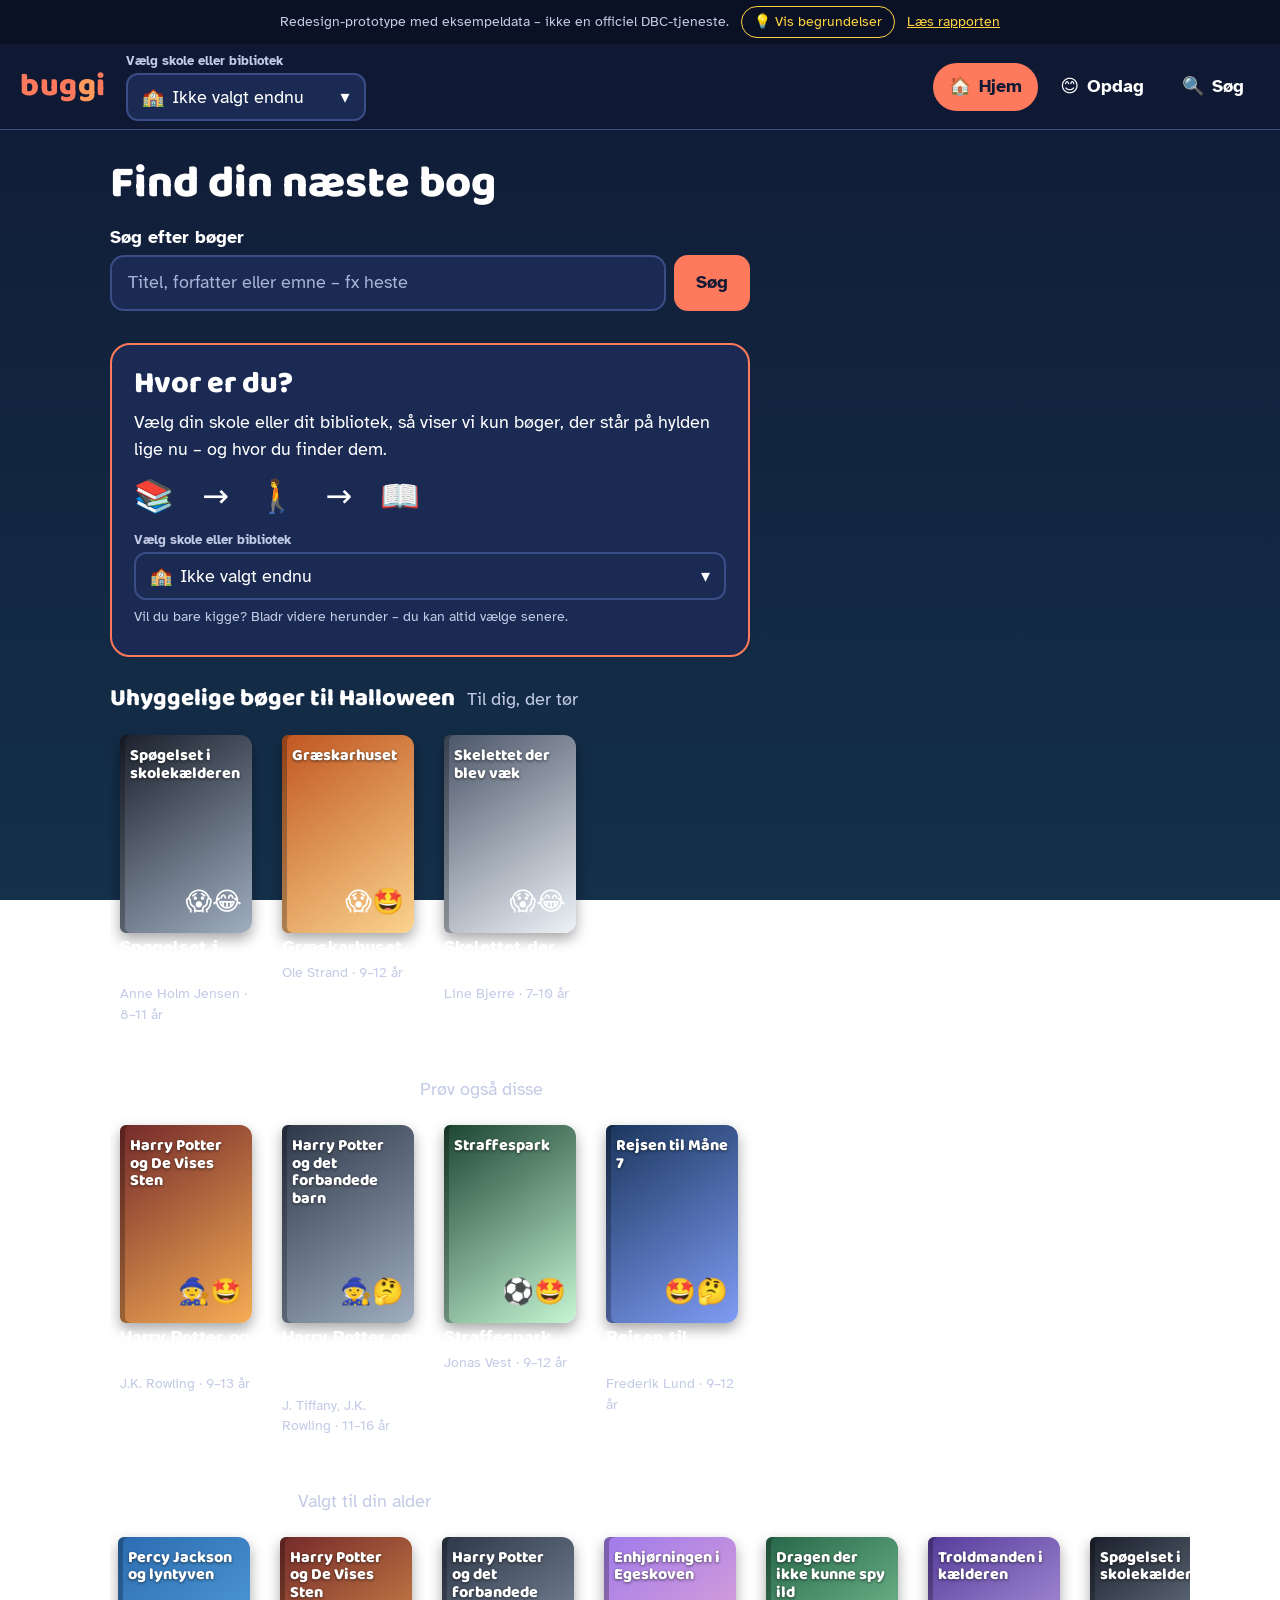
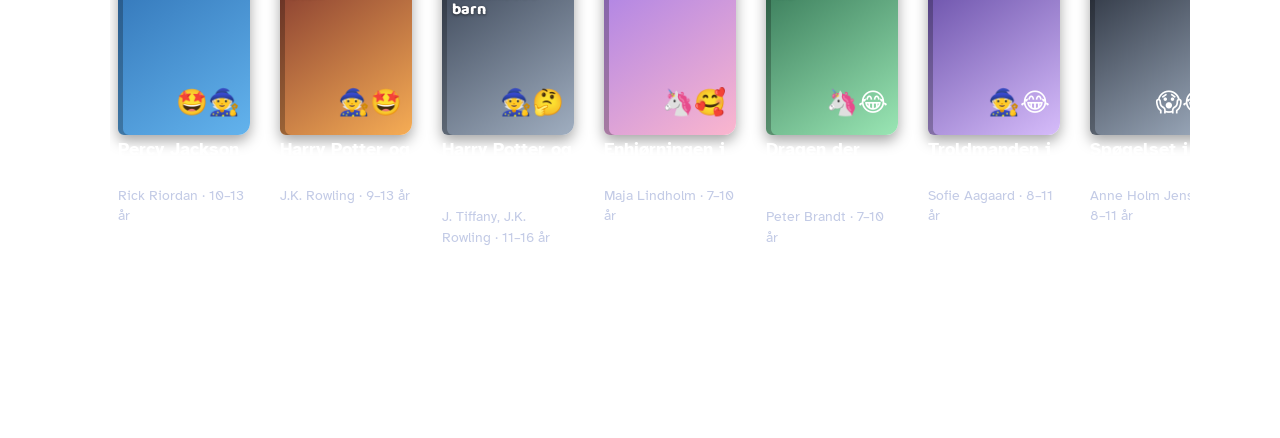
==== index.html @ 377892bb "Add Buggi redesign prototype with rationale and report Co-Authored-By: Claude Sonnet 5.5 <noreply@an" ====
<!doctype html>
<html lang="da">
<head>
<meta charset="utf-8">
<meta name="viewport" content="width=device-width, initial-scale=1">
<title>Find din næste bog – Buggi (redesign-prototype)</title>
<meta name="description" content="Redesign-prototype af buggi.dk, lavet som UX-case til DBC digital. Ikke en officiel DBC-tjeneste.">
<link rel="preconnect" href="https://fonts.googleapis.com">
<link rel="preconnect" href="https://fonts.gstatic.com" crossorigin>
<link href="https://fonts.googleapis.com/css2?family=Atkinson+Hyperlegible:wght@400;700&family=Baloo+2:wght@600;800&display=swap" rel="stylesheet">
<link rel="icon" href="data:image/svg+xml,%3Csvg xmlns='http://www.w3.org/2000/svg' viewBox='0 0 32 32'%3E%3Crect width='32' height='32' rx='8' fill='%23ff7a5c'/%3E%3Ctext x='16' y='23' font-size='20' text-anchor='middle' fill='%23101a35' font-family='sans-serif' font-weight='700'%3Eb%3C/text%3E%3C/svg%3E">
<link rel="stylesheet" href="styles.css">
</head>
<body>
<a class="skip" href="#app">Gå til indholdet</a>
<div class="proto-banner" role="note">
  <span>Redesign-prototype med eksempeldata – ikke en officiel DBC-tjeneste.</span>
  <button id="why-toggle" type="button" aria-pressed="false">💡 Vis begrundelser</button>
  <a href="report.html">Læs rapporten</a>
</div>
<header id="hdr" class="hdr"></header>
<main id="app" tabindex="-1"></main>
<div id="toast" class="toast" role="status" hidden></div>
<aside id="why-drawer" class="drawer" role="dialog" aria-labelledby="why-t" hidden></aside>
<script src="data.js"></script>
<script src="why.js"></script>
<script src="app.js"></script>
</body>
</html>
---- styles.css ----
:root{
  --bg:#101a35; --bg2:#14304a; --surface:#1b2a52; --surface2:#24366a; --line:#3a4d86;
  --text:#ffffff; --muted:#c3cbe6; --coral:#ff7a5c; --coral2:#ff9a5c; --yellow:#ffd23f; --green:#3ddc97; --red:#ff8a8a;
  --ink:#101a35; --r:16px; --tap:48px;
  --f-head:"Baloo 2","Atkinson Hyperlegible",system-ui,sans-serif; --f-body:"Atkinson Hyperlegible",system-ui,sans-serif;
}
*{box-sizing:border-box}
html{scroll-padding-top:90px}
body{margin:0;background:linear-gradient(180deg,var(--bg) 0%,var(--bg2) 100%) fixed;color:var(--text);font:400 18px/1.5 var(--f-body);min-height:100vh}
a{color:var(--yellow)}
h1,h2,h3{font-family:var(--f-head);line-height:1.15;margin:0}
h1{font-size:clamp(1.9rem,5vw,2.8rem);font-weight:800}
h2{font-size:1.5rem;font-weight:800}
p{margin:.4em 0}
.small{font-size:.9rem;color:var(--muted)}
.sr{position:absolute;width:1px;height:1px;overflow:hidden;clip:rect(0 0 0 0);white-space:nowrap}
:focus-visible{outline:3px solid var(--yellow);outline-offset:3px;border-radius:6px}
.skip{position:absolute;left:8px;top:-60px;background:var(--yellow);color:var(--ink);padding:10px 14px;border-radius:8px;z-index:100;font-weight:700}
.skip:focus{top:8px}
main{max-width:1100px;margin:0 auto;padding:0 20px 140px;outline:none}
button{font:inherit;cursor:pointer}

/* banner */
.proto-banner{background:#0a1124;color:var(--muted);font-size:.85rem;display:flex;gap:12px;align-items:center;justify-content:center;flex-wrap:wrap;padding:6px 12px;text-align:center}
.proto-banner button{background:transparent;color:var(--yellow);border:1.5px solid var(--yellow);border-radius:999px;padding:4px 12px;min-height:32px}
.proto-banner button[aria-pressed="true"]{background:var(--yellow);color:var(--ink);font-weight:700}

/* header */
.hdr{position:sticky;top:0;z-index:30;background:rgba(16,26,53,.96);border-bottom:1px solid var(--line);display:flex;align-items:center;gap:20px;padding:8px 20px;flex-wrap:wrap}
.logo{display:inline-flex;align-items:center;min-height:var(--tap);font:800 2rem/1 var(--f-head);color:var(--coral);text-decoration:none;letter-spacing:.5px}
.logo span{color:var(--coral2)}
.hdr-lib{position:relative}
.nav{display:flex;gap:6px;margin-left:auto;position:relative}
.nav a{display:flex;gap:8px;align-items:center;min-height:var(--tap);padding:0 16px;border-radius:999px;color:var(--text);text-decoration:none;font-weight:700}
.nav a[aria-current="page"]{background:var(--coral);color:var(--ink)}
.nav a:hover:not([aria-current]){background:var(--surface)}
.picker{position:relative}
.picker-label{display:block;font-size:.8rem;color:var(--muted);font-weight:700;margin-bottom:2px}
.picker-btn{display:flex;align-items:center;gap:8px;min-height:var(--tap);width:100%;text-align:left;background:var(--surface);color:var(--text);border:2px solid var(--line);border-radius:12px;padding:6px 14px}
.picker-btn:hover{border-color:var(--coral)}
.picker-val{flex:1}
.picker.compact .picker-btn{min-width:240px}
.picker-pop{position:absolute;left:0;top:100%;margin-top:6px;z-index:40;width:min(380px,92vw);background:var(--surface);border:2px solid var(--coral);border-radius:14px;padding:12px;box-shadow:0 12px 32px rgba(0,0,0,.5)}
.picker-q{width:100%;min-height:var(--tap);border-radius:10px;border:2px solid var(--line);background:var(--bg);color:var(--text);padding:0 12px;font:inherit}
.geo{margin:8px 0;width:100%;min-height:var(--tap);border:0;border-radius:10px;background:var(--green);color:var(--ink);font-weight:700}
.picker-list{list-style:none;margin:0;padding:0;max-height:300px;overflow:auto}
.picker-list li[data-lib]{display:flex;justify-content:space-between;min-height:var(--tap);align-items:center;padding:0 12px;border-radius:8px;cursor:pointer}
.picker-list li[data-lib]:hover,.picker-list li[data-lib]:focus{background:var(--surface2)}
.picker-list li[aria-selected="true"]{font-weight:700;color:var(--yellow)}
.picker-list small{color:var(--muted)}
.picker-list .grp{font-size:.8rem;text-transform:uppercase;letter-spacing:.06em;color:var(--muted);padding:10px 12px 2px;font-weight:700}
.picker-list [hidden]{display:none}

/* status */
.status{display:flex;gap:10px;align-items:center;background:var(--surface);border-radius:0 0 12px 12px;padding:6px 16px;position:relative;font-size:.95rem}
.link{background:none;border:0;color:var(--yellow);text-decoration:underline;padding:8px;min-height:var(--tap)}

/* hero + search */
.hero,.page-h{padding:28px 0 8px}
.page-h p{color:var(--muted)}
.searchbox{margin-top:14px;position:relative;max-width:640px}
.searchbox label{display:block;font-weight:700;margin-bottom:4px}
.sb-row{display:flex;gap:8px}
.sb-row input{flex:1;min-height:56px;border-radius:14px;border:2px solid var(--line);background:var(--surface);color:var(--text);padding:0 16px;font:inherit}
.sb-row input::placeholder{color:#a9b3d6}
.sb-row button,.cta{min-height:56px;border:0;border-radius:14px;background:var(--coral);color:var(--ink);font-weight:700;padding:0 22px;display:inline-flex;align-items:center;justify-content:center;text-decoration:none}
.cta:hover,.sb-row button:hover{background:var(--coral2)}
.didyou{background:var(--surface);border-left:6px solid var(--yellow);padding:10px 14px;border-radius:8px;margin:16px 0 0}
.search-out{margin-top:12px}
.res-h{margin:20px 0 10px}
.empty{background:var(--surface);padding:16px;border-radius:12px;margin-top:16px}
.chips{display:flex;gap:8px;flex-wrap:wrap;margin-top:8px}
.chips .chip{padding:10px 16px;text-decoration:none;color:var(--text);min-height:var(--tap);display:inline-flex;align-items:center}

/* onboarding */
.onb{position:relative;margin:24px 0;background:var(--surface);border:2px solid var(--coral);border-radius:20px;padding:22px;max-width:640px}
.onb h2{font-size:1.9rem}
.onb-ill{font-size:2rem;margin:10px 0;letter-spacing:.3em}

/* rows */
.rows{position:relative;margin-top:24px}
.row{margin:28px 0}
.row-h{display:flex;align-items:baseline;gap:12px;flex-wrap:wrap;margin-bottom:10px}
.row-h p{color:var(--muted);margin:0}
.rail{display:flex;gap:14px;overflow-x:auto;scroll-snap-type:x proximity;padding:4px 2px 14px;margin-right:-20px;padding-right:20px;scrollbar-width:thin}
.rail .card{flex:0 0 148px;scroll-snap-align:start}
.list{display:grid;grid-template-columns:repeat(auto-fill,minmax(160px,1fr));gap:18px;margin-top:10px}
.card{display:flex;flex-direction:column;gap:4px;text-decoration:none;color:var(--text);padding:8px;border-radius:14px}
.card:hover{background:var(--surface)}
.card-title{font-weight:700;line-height:1.2}
.card-meta{font-size:.85rem;color:var(--muted)}
.cover{display:flex;flex-direction:column;justify-content:space-between;aspect-ratio:2/3;border-radius:6px 12px 12px 6px;padding:12px 10px;background:linear-gradient(145deg,var(--c1),var(--c2));color:#fff;box-shadow:inset 5px 0 0 rgba(0,0,0,.25),0 6px 14px rgba(0,0,0,.35)}
.cover-t{font:800 1rem/1.1 var(--f-head);text-shadow:0 1px 3px rgba(0,0,0,.6)}
.cover-e{font-size:1.6rem;align-self:flex-end}
.cover.big{width:min(220px,42vw);flex:none}
.avail{display:inline-block;font-size:.85rem;font-weight:700;padding:2px 10px;border-radius:999px;align-self:flex-start}
.avail.yes{background:var(--green);color:var(--ink)}
.avail.no{background:#4a5578;color:#fff}
.dotg{display:inline-block;width:14px;height:14px;border-radius:50%;background:var(--green);vertical-align:-2px;border:2px solid var(--ink)}
.why-r{font-size:.82rem;color:var(--yellow)}

/* discover */
.filters{position:relative}
.filters h2{font-size:1.25rem;margin:18px 0 10px}
.grid{display:grid;grid-template-columns:repeat(auto-fill,minmax(108px,1fr));gap:10px}
.chip.big{display:flex;flex-direction:column;align-items:center;justify-content:center;gap:2px;min-height:92px;background:var(--surface);color:var(--text);border:2px solid var(--line);border-radius:16px;padding:8px 4px}
.chip .ce{font-size:2rem;line-height:1}
.chip .cl{font-weight:700;font-size:.95rem}
.chip[aria-pressed="true"]{background:var(--yellow);color:var(--ink);border-color:var(--yellow)}
.chip:hover{border-color:var(--coral)}
.rule{position:relative;background:var(--surface);border-radius:12px;padding:12px 14px;margin:18px 0}
.segs{display:grid;gap:12px;margin-top:6px}
.seg{border:0;padding:0;margin:8px 0}
.seg legend{font-weight:700;margin-bottom:6px;padding:0}
.seg label{display:inline-block;margin:0 6px 6px 0}
.seg input{position:absolute;opacity:0;pointer-events:none}
.seg span{display:inline-flex;align-items:center;min-height:var(--tap);padding:0 18px;border-radius:999px;border:2px solid var(--line);background:var(--surface);font-weight:700;cursor:pointer}
.seg input:checked+span{background:var(--coral);color:var(--ink);border-color:var(--coral)}
.seg input:focus-visible+span{outline:3px solid var(--yellow);outline-offset:3px}
.results{margin-top:26px;outline:none}
.sticky-cta{position:fixed;left:0;right:0;bottom:0;z-index:20;display:flex;gap:10px;justify-content:center;padding:10px 16px calc(10px + env(safe-area-inset-bottom));background:rgba(16,26,53,.96);border-top:1px solid var(--line)}
.sticky-cta .cta{flex:1;max-width:420px}
.ghost{min-height:56px;border-radius:14px;background:transparent;border:2px solid var(--line);color:var(--text);padding:0 18px}
.sticky-cta{position:fixed}
.sticky-cta .why-pin{top:-14px;right:20px}

/* bog */
.back{display:inline-flex;align-items:center;min-height:var(--tap);margin-top:10px;font-weight:700}
.book{position:relative;margin-top:6px}
.book-top{display:flex;gap:22px;align-items:flex-start;flex-wrap:wrap}
.by{color:var(--muted);font-size:1.1rem}
.facts{display:flex;gap:8px;flex-wrap:wrap;list-style:none;padding:0;margin:12px 0}
.facts li,.tag{background:var(--surface);border:2px solid var(--line);border-radius:999px;padding:4px 14px;font-weight:700;font-size:.95rem}
.blurb{font-size:1.2rem;max-width:62ch;margin:16px 0}
.tags{display:flex;gap:8px;flex-wrap:wrap}
.availbox{position:relative;margin:22px 0;padding:16px;border-radius:16px;background:var(--surface);border:2px solid var(--line);max-width:520px}
.availbox.yes{border-color:var(--green)}
.availbox .cta{margin-top:8px}
.rel{position:relative;margin-top:34px}
.rel h2{margin-bottom:8px}

/* hylde */
.shelfpage{position:relative;max-width:620px}
.steps{list-style:none;padding:0;margin:16px 0;display:grid;gap:8px}
.steps li{background:var(--surface);border-radius:12px;padding:10px 14px;font-size:1.1rem}
.steps b{display:inline-grid;place-items:center;width:30px;height:30px;border-radius:50%;background:var(--yellow);color:var(--ink);margin-right:8px}
.steps mark{background:var(--yellow);color:var(--ink);padding:0 8px;border-radius:6px;font-weight:700}
.shelfsvg{width:100%;height:auto;background:var(--surface);border-radius:16px;padding:10px}
.legend{margin-top:12px}

/* toast + drawer */
.toast{position:fixed;left:50%;transform:translateX(-50%);bottom:90px;z-index:60;background:var(--yellow);color:var(--ink);padding:10px 16px;border-radius:12px;font-weight:700;display:flex;gap:10px;align-items:center;box-shadow:0 8px 20px rgba(0,0,0,.4)}
.toast[hidden]{display:none}
.toast button{background:var(--ink);color:#fff;border:0;border-radius:8px;padding:6px 12px;min-height:36px}
.why-pin{display:none;position:absolute;top:-8px;right:-4px;z-index:25;width:34px;height:34px;border-radius:50%;border:2px solid var(--ink);background:var(--yellow);color:var(--ink);font-weight:800;padding:0;box-shadow:0 2px 8px rgba(0,0,0,.4)}
body.why-on .why-pin{display:block;animation:none}
.hdr-lib .why-pin{top:-6px;right:-14px}
.nav .why-pin{top:-10px;right:-14px}
.drawer{position:fixed;z-index:80;right:0;top:0;bottom:0;width:min(440px,100%);background:#fff;color:var(--ink);padding:22px 22px 40px;overflow:auto;box-shadow:-10px 0 40px rgba(0,0,0,.5)}
.drawer[hidden]{display:none}
.drawer h2{font-size:1.5rem;margin:4px 0 6px}
.drawer h3{font-size:1rem;text-transform:uppercase;letter-spacing:.06em;margin:16px 0 2px;color:#b83a1e}
.drawer .eyebrow{font-weight:700;color:#555;margin:0}
.drawer .meta{color:#444;font-size:.9rem;border-bottom:2px solid #eee;padding-bottom:10px}
.drawer a{color:#0b3d91;font-weight:700}
.drawer .close{position:absolute;right:12px;top:12px;width:var(--tap);height:var(--tap);border-radius:50%;border:2px solid var(--ink);background:#fff;color:var(--ink);font-size:1.1rem}
.drawer .rep{display:inline-block;margin-top:22px}

/* mobil: tabbar i bunden */
@media (max-width:760px){
  body{font-size:17px}
  .hdr{padding:8px 14px;gap:10px}
  .hdr-lib{flex:1;min-width:0}
  .picker.compact .picker-btn{min-width:0}
  .picker-pop{position:fixed;left:12px;right:12px;top:130px;width:auto;margin:0}
  .nav{position:fixed;left:0;right:0;bottom:0;z-index:35;margin:0;gap:0;background:rgba(10,17,36,.98);border-top:1px solid var(--line);padding:4px 4px calc(4px + env(safe-area-inset-bottom));justify-content:space-around}
  .nav a{flex-direction:column;gap:0;padding:4px 10px;min-height:56px;flex:1;border-radius:12px;font-size:.85rem}
  .nav .ni{font-size:1.4rem;line-height:1.1}
  .sticky-cta{bottom:64px}
  .toast{bottom:150px}
  main{padding-bottom:160px}
  .proto-banner{font-size:.78rem}
}
@media (prefers-reduced-motion:reduce){*{animation:none!important;scroll-behavior:auto!important}}
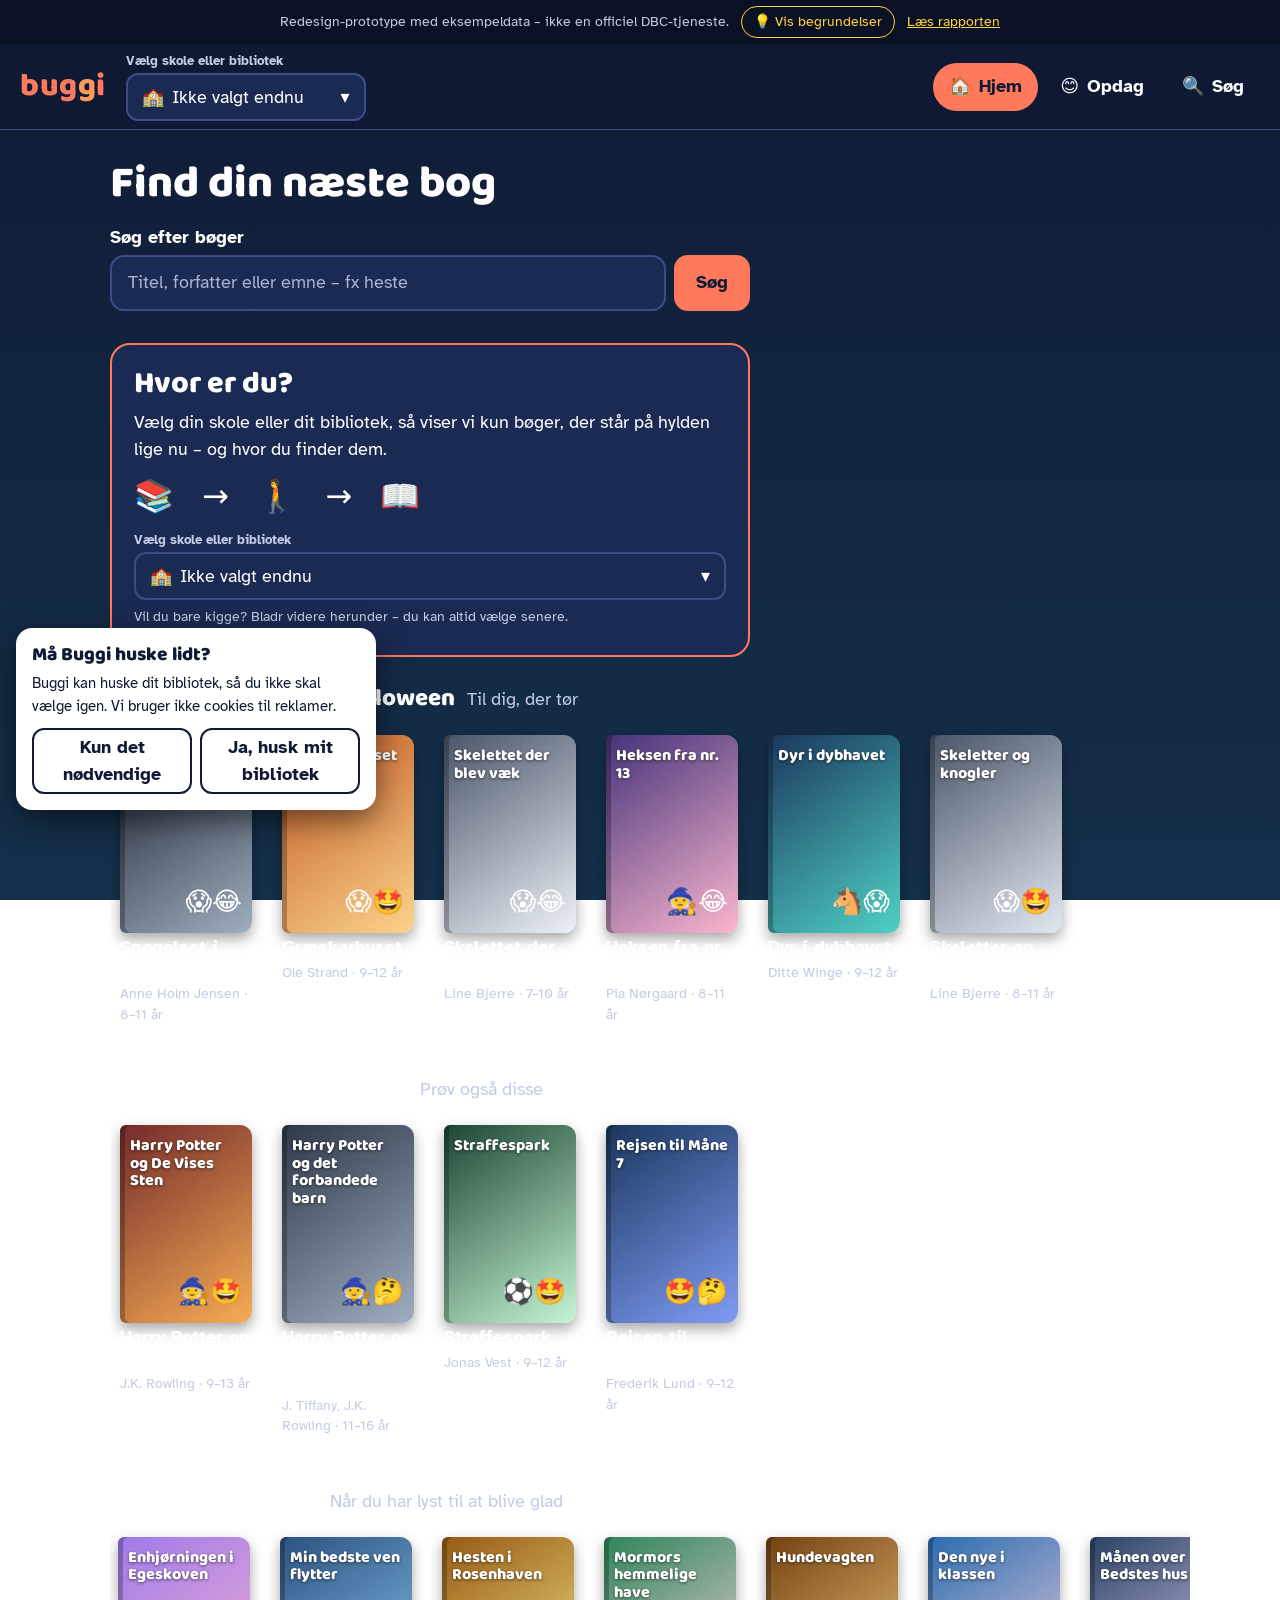
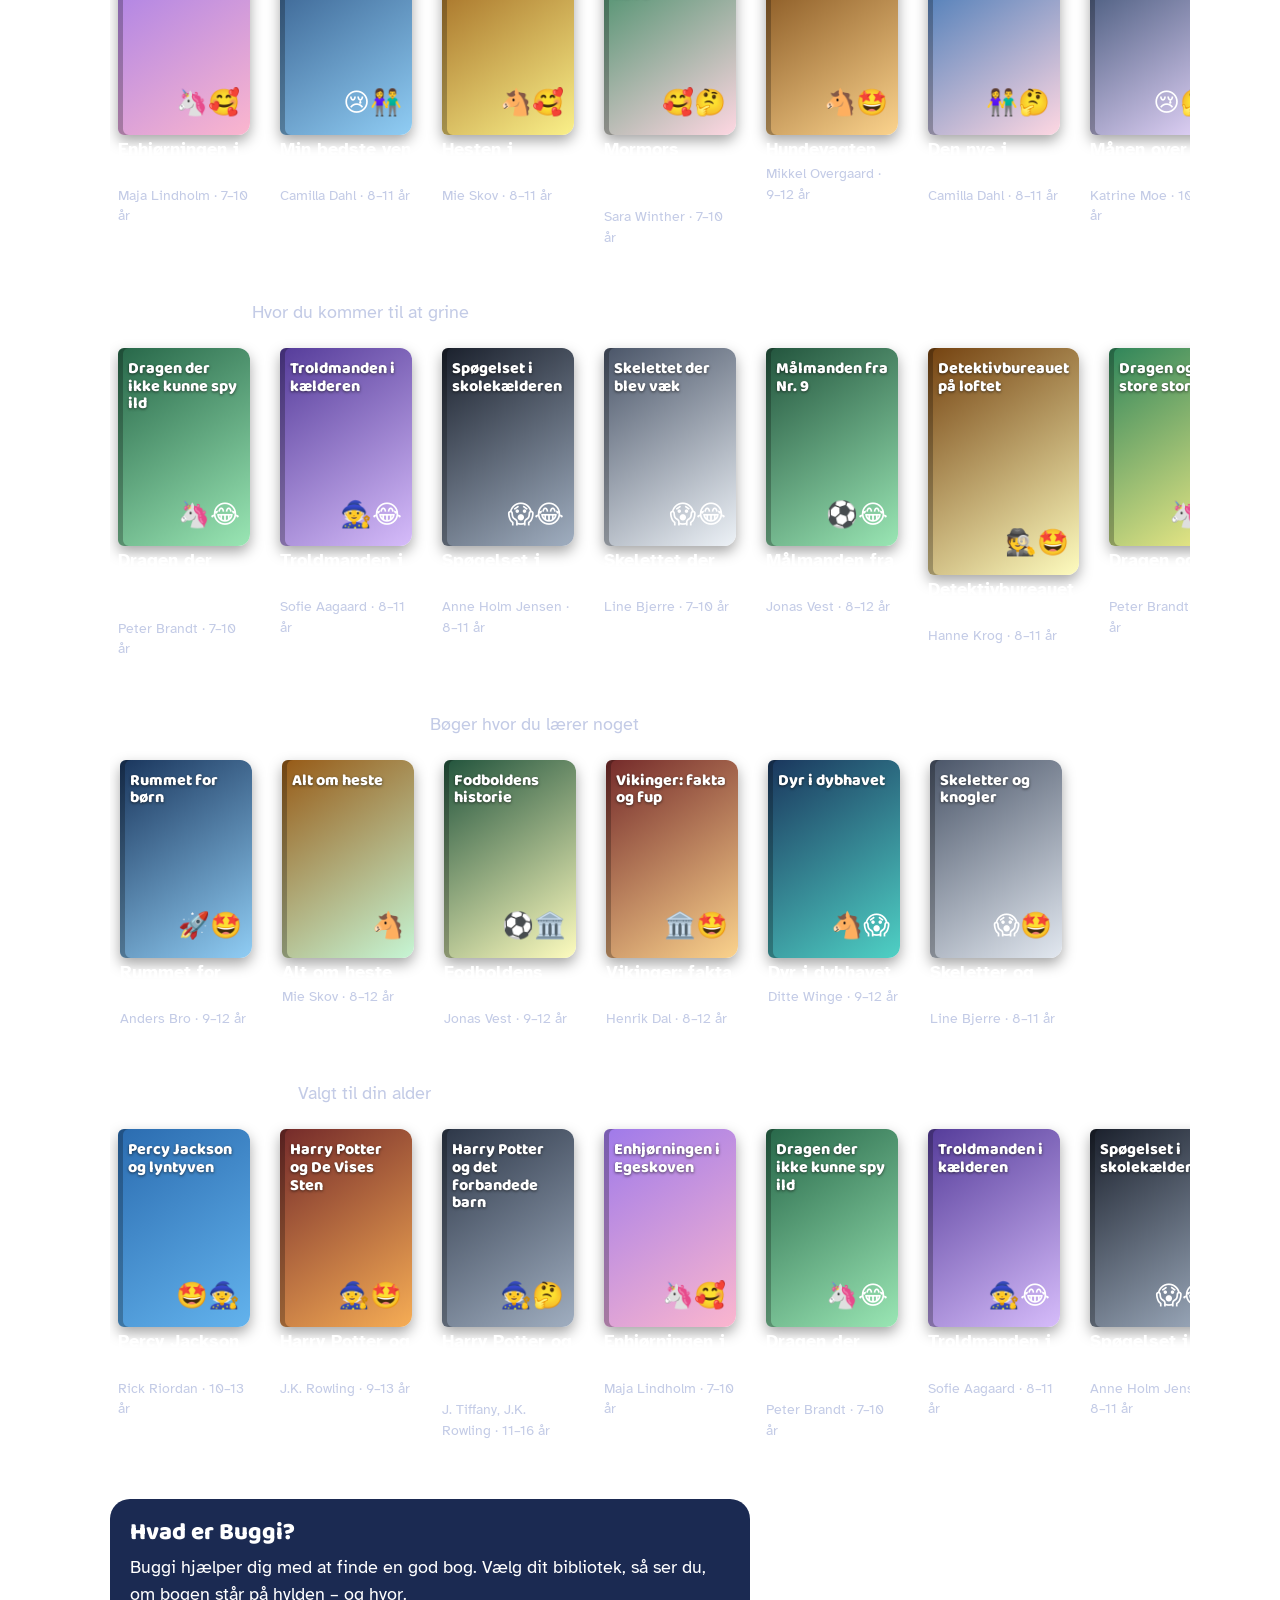
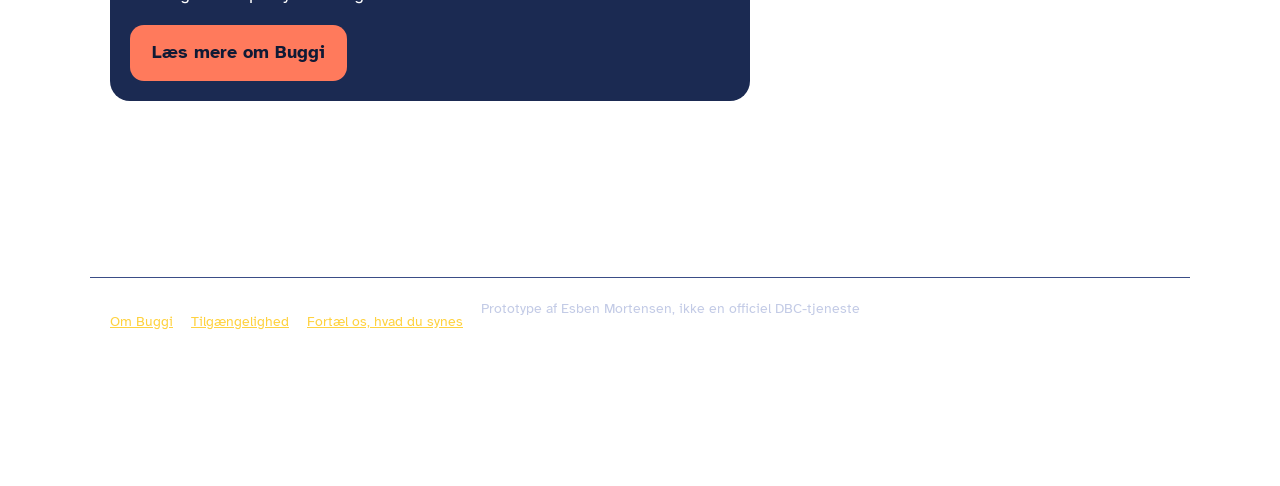
==== commit 1174b0ba: "Fuldend prototype: flere bøger, serier, Om-side, feedback, cookie-kort; fjern statuslinje Co-Authore" ====
--- a/index.html
+++ b/index.html
@@ -20,6 +20,7 @@
 </div>
 <header id="hdr" class="hdr"></header>
 <main id="app" tabindex="-1"></main>
+<footer class="ftr"><a href="#/about">Om Buggi</a><a href="#/about" data-anchor="tilg">Tilgængelighed</a><a href="#/about" data-anchor="feedback">Fortæl os, hvad du synes</a><span>Prototype af Esben Mortensen, ikke en officiel DBC-tjeneste</span><button class="why-pin" data-why="about" aria-label="Hvorfor ser det sådan ud? Om-side og feedback">?</button></footer>
 <div id="toast" class="toast" role="status" hidden></div>
 <aside id="why-drawer" class="drawer" role="dialog" aria-labelledby="why-t" hidden></aside>
 <script src="data.js"></script>
--- a/styles.css
+++ b/styles.css
@@ -51,9 +51,6 @@
 .picker-list .grp{font-size:.8rem;text-transform:uppercase;letter-spacing:.06em;color:var(--muted);padding:10px 12px 2px;font-weight:700}
 .picker-list [hidden]{display:none}
 
-/* status */
-.status{display:flex;gap:10px;align-items:center;background:var(--surface);border-radius:0 0 12px 12px;padding:6px 16px;position:relative;font-size:.95rem}
-.link{background:none;border:0;color:var(--yellow);text-decoration:underline;padding:8px;min-height:var(--tap)}
 
 /* hero + search */
 .hero,.page-h{padding:28px 0 8px}
@@ -182,3 +179,33 @@
   .proto-banner{font-size:.78rem}
 }
 @media (prefers-reduced-motion:reduce){*{animation:none!important;scroll-behavior:auto!important}}
+
+/* tilføjelser */
+.about-teaser{margin:36px 0;background:var(--surface);border-radius:20px;padding:20px;max-width:640px}
+.about-teaser .cta{margin-top:10px}
+.prose{max-width:66ch;padding-bottom:30px}
+.prose h2{font-size:1.4rem;margin:28px 0 6px}
+.prose code{background:var(--surface);padding:1px 6px;border-radius:6px}
+.fb{display:grid;gap:8px;max-width:520px}
+.fb label{font-weight:700}
+.fb select,.fb textarea{font:inherit;background:var(--surface);color:var(--text);border:2px solid var(--line);border-radius:12px;padding:10px 12px;min-height:var(--tap)}
+.fb-ok{background:var(--green);color:var(--ink);padding:12px 16px;border-radius:12px;font-weight:700;max-width:520px}
+.fb-ok[hidden]{display:none}
+.series{margin:22px 0;max-width:520px;background:var(--surface);border-radius:16px;padding:14px 18px}
+.series h2{font-size:1.2rem}
+.series ol{margin:8px 0 0;padding-left:20px}
+.series li{margin:6px 0}
+.res-link{margin-top:10px}
+.res-link a{display:inline-flex;align-items:center;min-height:var(--tap)}
+.ghost.sm{min-height:var(--tap);font-weight:700}
+.share{margin:14px 0}
+.ftr{position:relative;max-width:1100px;margin:0 auto;padding:20px 20px 140px;display:flex;gap:18px;flex-wrap:wrap;border-top:1px solid var(--line);color:var(--muted);font-size:.9rem}
+.ftr a{display:inline-flex;align-items:center;min-height:var(--tap)}
+.ftr .why-pin{top:10px;right:10px}
+.cookies{position:fixed;left:16px;bottom:90px;z-index:50;max-width:360px;background:#fff;color:var(--ink);border-radius:16px;padding:16px;box-shadow:0 10px 30px rgba(0,0,0,.5)}
+.cookies h2{font-size:1.2rem}
+.cookies p{margin:6px 0 10px;font-size:.95rem}
+.ck-btns{display:grid;grid-template-columns:1fr 1fr;gap:8px}
+.ck-btns button{min-height:var(--tap);border-radius:12px;border:2px solid var(--ink);background:#fff;color:var(--ink);font-weight:700;padding:4px 8px}
+.cookies .why-pin{top:-12px;right:-8px}
+@media (max-width:760px){.cookies{left:10px;right:10px;max-width:none;bottom:70px}.ftr{padding-bottom:170px}}
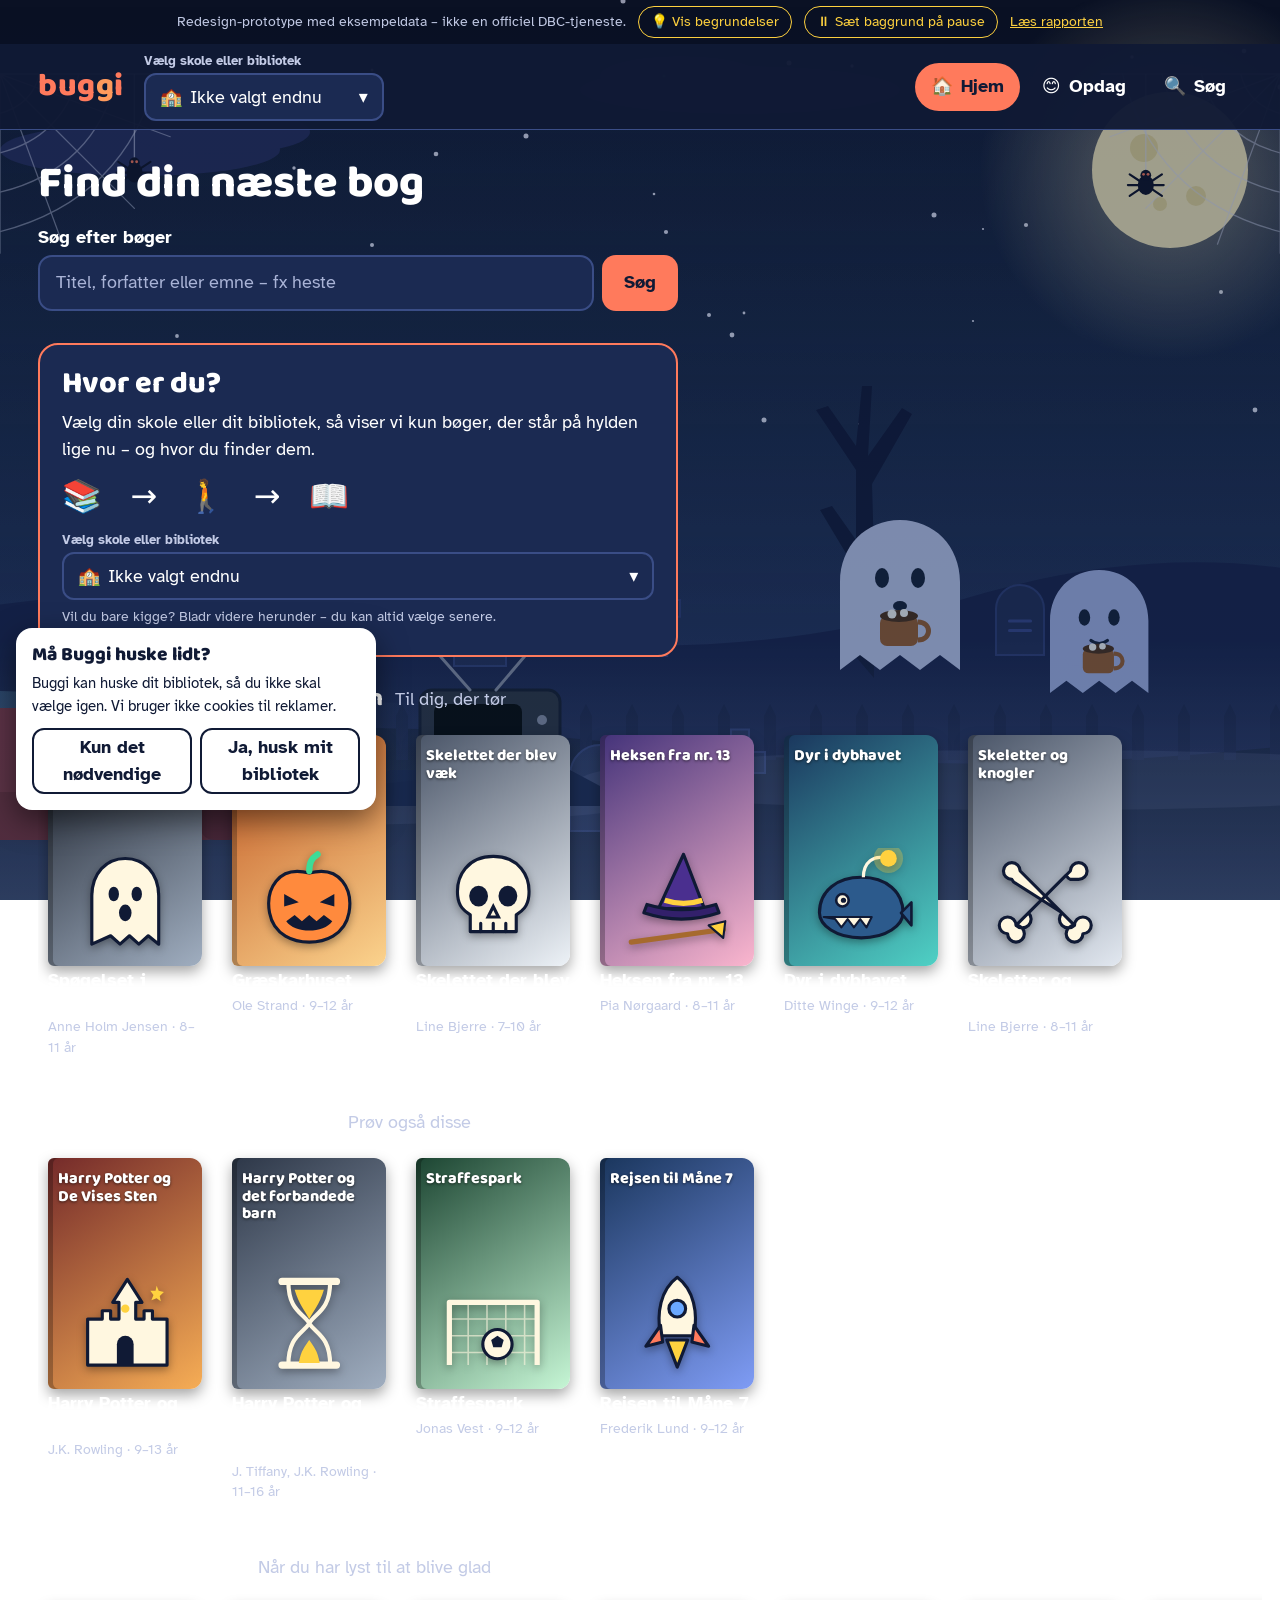
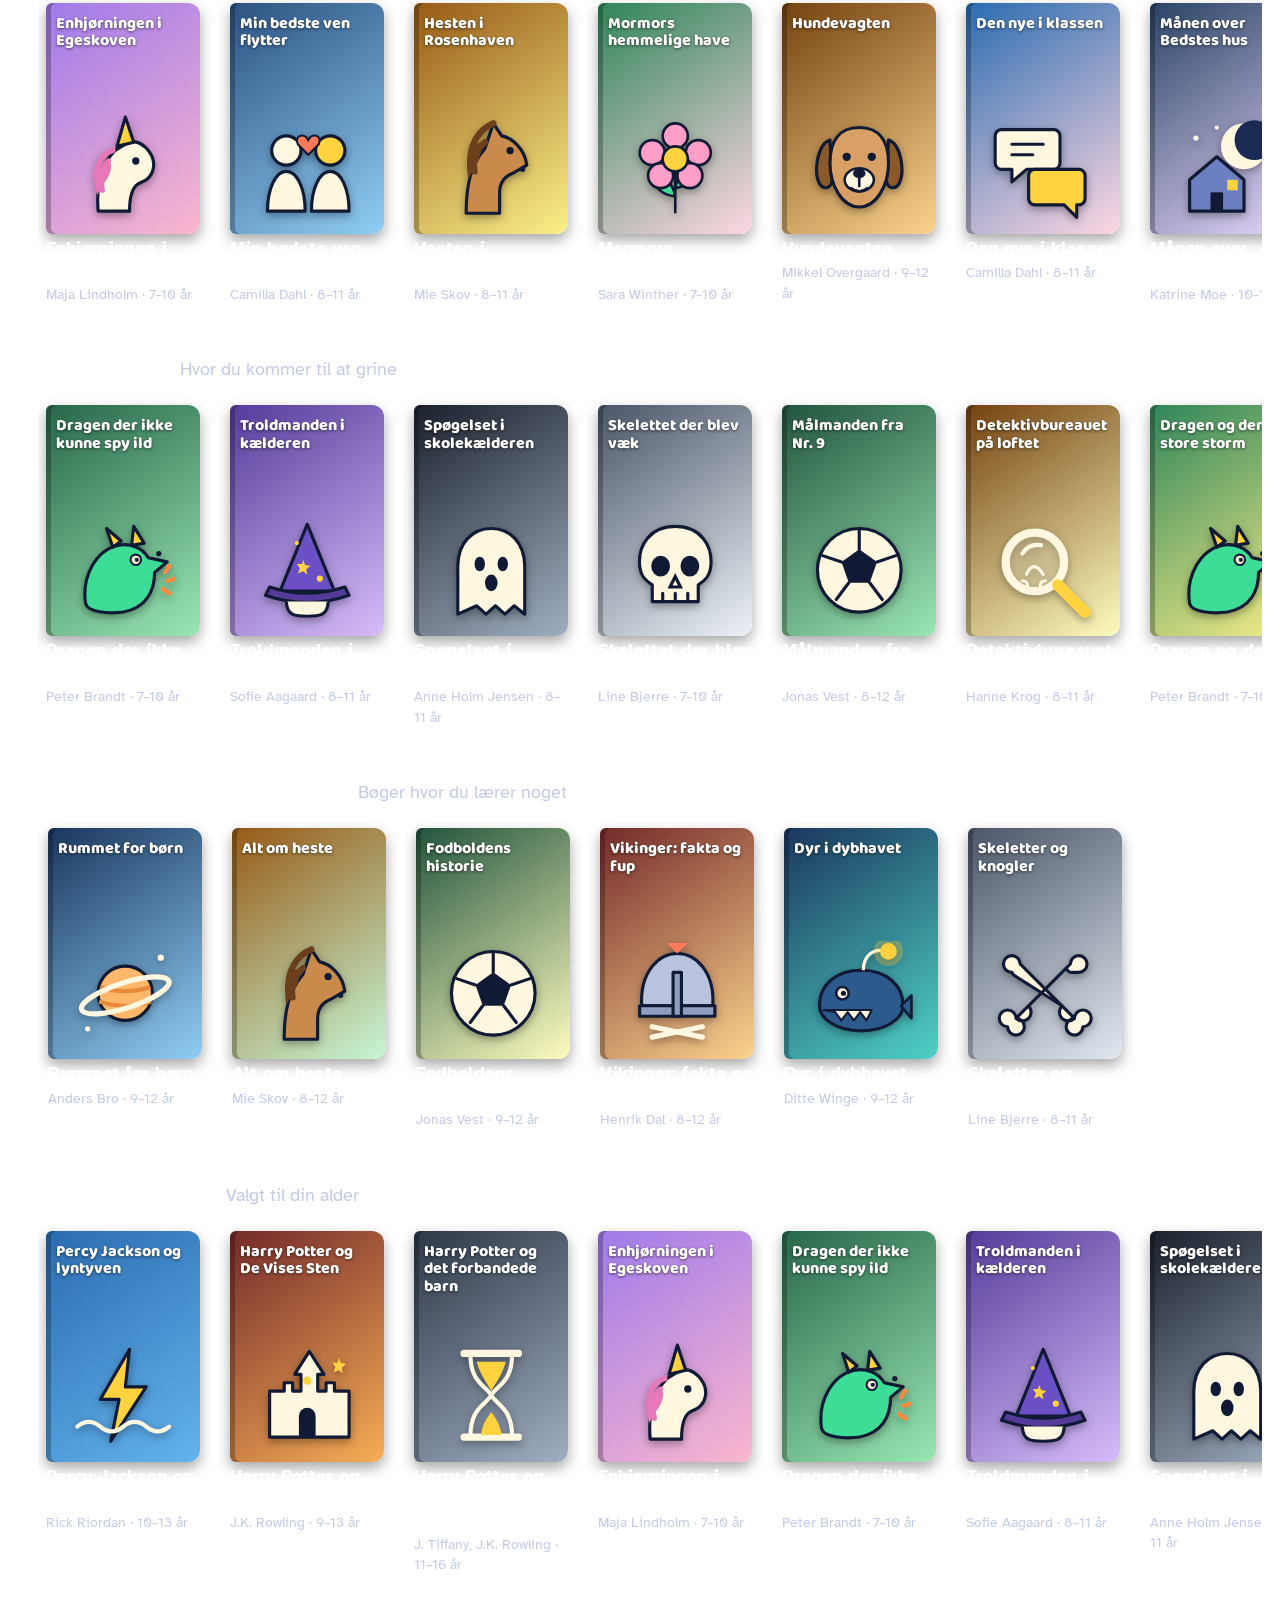
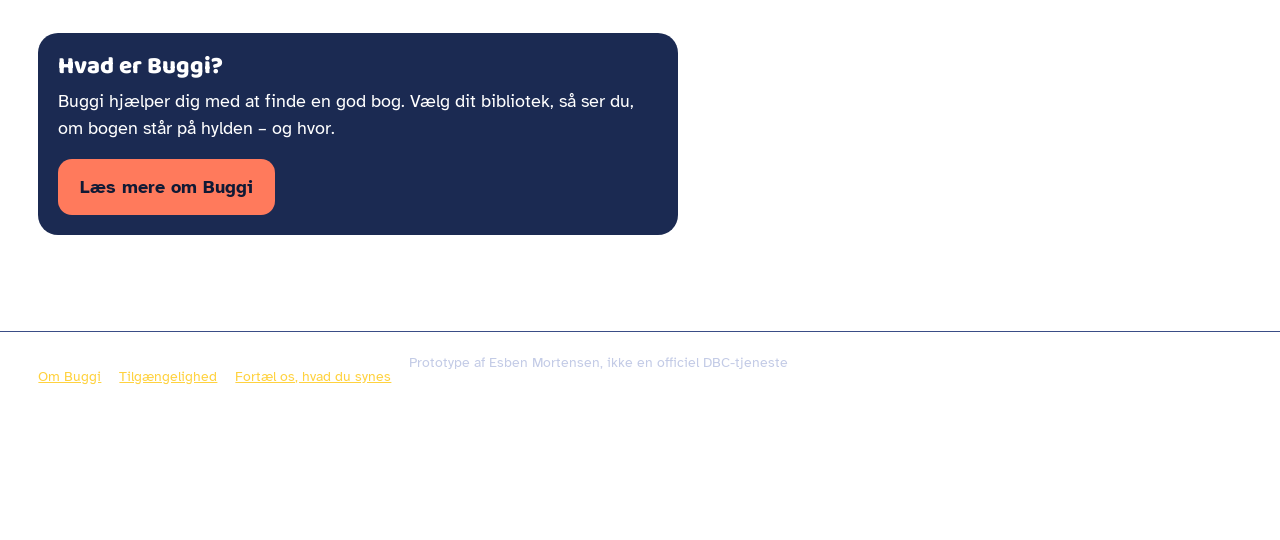
==== commit 69b213c4: "Animeret Halloween-baggrund og egne illustrationer på bogomslag Co-Authored-By: Claude Sonnet 5.5 <n" ====
--- a/index.html
+++ b/index.html
@@ -16,6 +16,7 @@
 <div class="proto-banner" role="note">
   <span>Redesign-prototype med eksempeldata – ikke en officiel DBC-tjeneste.</span>
   <button id="why-toggle" type="button" aria-pressed="false">💡 Vis begrundelser</button>
+  <button id="bg-toggle" type="button" aria-pressed="false">⏸ Sæt baggrund på pause</button>
   <a href="report.html">Læs rapporten</a>
 </div>
 <header id="hdr" class="hdr"></header>
@@ -25,6 +26,8 @@
 <aside id="why-drawer" class="drawer" role="dialog" aria-labelledby="why-t" hidden></aside>
 <script src="data.js"></script>
 <script src="why.js"></script>
+<script src="art.js"></script>
+<script src="scene.js"></script>
 <script src="app.js"></script>
 </body>
 </html>
--- a/styles.css
+++ b/styles.css
@@ -17,7 +17,7 @@
 :focus-visible{outline:3px solid var(--yellow);outline-offset:3px;border-radius:6px}
 .skip{position:absolute;left:8px;top:-60px;background:var(--yellow);color:var(--ink);padding:10px 14px;border-radius:8px;z-index:100;font-weight:700}
 .skip:focus{top:8px}
-main{max-width:1100px;margin:0 auto;padding:0 20px 140px;outline:none}
+main{max-width:1800px;margin:0 auto;padding:0 clamp(20px,3vw,48px) 140px;outline:none}
 button{font:inherit;cursor:pointer}
 
 /* banner */
@@ -26,7 +26,7 @@
 .proto-banner button[aria-pressed="true"]{background:var(--yellow);color:var(--ink);font-weight:700}
 
 /* header */
-.hdr{position:sticky;top:0;z-index:30;background:rgba(16,26,53,.96);border-bottom:1px solid var(--line);display:flex;align-items:center;gap:20px;padding:8px 20px;flex-wrap:wrap}
+.hdr{position:sticky;top:0;z-index:30;background:rgba(16,26,53,.96);border-bottom:1px solid var(--line);display:flex;align-items:center;gap:20px;padding:8px clamp(20px,3vw,48px);flex-wrap:wrap}
 .logo{display:inline-flex;align-items:center;min-height:var(--tap);font:800 2rem/1 var(--f-head);color:var(--coral);text-decoration:none;letter-spacing:.5px}
 .logo span{color:var(--coral2)}
 .hdr-lib{position:relative}
@@ -82,13 +82,14 @@
 .rail{display:flex;gap:14px;overflow-x:auto;scroll-snap-type:x proximity;padding:4px 2px 14px;margin-right:-20px;padding-right:20px;scrollbar-width:thin}
 .rail .card{flex:0 0 148px;scroll-snap-align:start}
 .list{display:grid;grid-template-columns:repeat(auto-fill,minmax(160px,1fr));gap:18px;margin-top:10px}
+@media (min-width:1200px){.rail .card{flex-basis:170px}}
 .card{display:flex;flex-direction:column;gap:4px;text-decoration:none;color:var(--text);padding:8px;border-radius:14px}
 .card:hover{background:var(--surface)}
 .card-title{font-weight:700;line-height:1.2}
 .card-meta{font-size:.85rem;color:var(--muted)}
 .cover{display:flex;flex-direction:column;justify-content:space-between;aspect-ratio:2/3;border-radius:6px 12px 12px 6px;padding:12px 10px;background:linear-gradient(145deg,var(--c1),var(--c2));color:#fff;box-shadow:inset 5px 0 0 rgba(0,0,0,.25),0 6px 14px rgba(0,0,0,.35)}
 .cover-t{font:800 1rem/1.1 var(--f-head);text-shadow:0 1px 3px rgba(0,0,0,.6)}
-.cover-e{font-size:1.6rem;align-self:flex-end}
+.cover-art{width:78%;max-height:58%;align-self:center;margin:auto 0 2px;filter:drop-shadow(0 3px 4px rgba(0,0,0,.35))}
 .cover.big{width:min(220px,42vw);flex:none}
 .avail{display:inline-block;font-size:.85rem;font-weight:700;padding:2px 10px;border-radius:999px;align-self:flex-start}
 .avail.yes{background:var(--green);color:var(--ink)}
@@ -199,7 +200,7 @@
 .res-link a{display:inline-flex;align-items:center;min-height:var(--tap)}
 .ghost.sm{min-height:var(--tap);font-weight:700}
 .share{margin:14px 0}
-.ftr{position:relative;max-width:1100px;margin:0 auto;padding:20px 20px 140px;display:flex;gap:18px;flex-wrap:wrap;border-top:1px solid var(--line);color:var(--muted);font-size:.9rem}
+.ftr{position:relative;max-width:1800px;margin:0 auto;padding:20px clamp(20px,3vw,48px) 140px;display:flex;gap:18px;flex-wrap:wrap;border-top:1px solid var(--line);color:var(--muted);font-size:.9rem}
 .ftr a{display:inline-flex;align-items:center;min-height:var(--tap)}
 .ftr .why-pin{top:10px;right:10px}
 .cookies{position:fixed;left:16px;bottom:90px;z-index:50;max-width:360px;background:#fff;color:var(--ink);border-radius:16px;padding:16px;box-shadow:0 10px 30px rgba(0,0,0,.5)}
@@ -209,3 +210,135 @@
 .ck-btns button{min-height:var(--tap);border-radius:12px;border:2px solid var(--ink);background:#fff;color:var(--ink);font-weight:700;padding:4px 8px}
 .cookies .why-pin{top:-12px;right:-8px}
 @media (max-width:760px){.cookies{left:10px;right:10px;max-width:none;bottom:70px}.ftr{padding-bottom:170px}}
+
+/* Opdag: filterpanel til venstre, resultater til højre på PC */
+.active{display:flex;gap:8px;flex-wrap:wrap;align-items:center;margin-bottom:12px}
+.act-l{font-weight:700;margin-right:4px}
+.act{display:inline-flex;align-items:center;gap:8px;min-height:var(--tap);background:var(--yellow);color:var(--ink);border:0;border-radius:999px;padding:0 16px;font-weight:700}
+.act:hover{background:#ffe27a}
+.active .link,.empty .link{background:none;border:0;color:var(--yellow);text-decoration:underline;font:inherit;min-height:var(--tap);padding:0 8px;cursor:pointer}
+.results{position:relative}
+.results .why-pin{top:-6px}
+@media (min-width:900px){
+  .disc-layout{display:grid;grid-template-columns:minmax(300px,380px) 1fr;gap:clamp(24px,3vw,48px);align-items:start}
+  .disc-layout .filters{position:sticky;top:96px;max-height:calc(100vh - 112px);overflow:auto;padding:0 12px 20px 0}
+  .disc-layout .grid{grid-template-columns:repeat(3,1fr)}
+  .disc-layout .results{margin-top:0}
+  .disc-layout .list{grid-template-columns:repeat(auto-fill,minmax(140px,1fr));gap:14px}
+  .sticky-cta{display:none}
+  main{padding-bottom:60px}
+}
+@media (max-width:899px){ .results .active{position:sticky;top:0;z-index:5;background:var(--bg);padding:6px 0} }
+
+/* Diskret, blød scrollbar */
+html,.rail,.filters,.picker-list,.drawer{scrollbar-width:thin;scrollbar-color:rgba(195,203,230,.28) transparent}
+html:hover,.rail:hover,.filters:hover,.picker-list:hover{scrollbar-color:rgba(195,203,230,.5) transparent}
+.drawer{scrollbar-color:rgba(16,26,53,.3) transparent}
+@supports not (scrollbar-color:auto){
+  ::-webkit-scrollbar{width:8px;height:8px}
+  ::-webkit-scrollbar-track{background:transparent}
+  ::-webkit-scrollbar-thumb{background:rgba(195,203,230,.28);border-radius:999px;border:2px solid transparent;background-clip:content-box}
+  ::-webkit-scrollbar-thumb:hover{background:rgba(195,203,230,.5);background-clip:content-box}
+}
+
+/* Postnummer-spænd i bibliotekslisten */
+.picker-list .grp{display:flex;justify-content:space-between;gap:12px}
+.picker-list .grp .zr{letter-spacing:.02em;color:var(--yellow)}
+.picker-list li[data-lib] small{white-space:nowrap;margin-left:12px}
+
+/* Børneanimationer under filtrene (data-step 0-3 styrer udtrykket) */
+.seg-row{display:flex;gap:12px;align-items:center;justify-content:space-between}
+.seg-opts{flex:1;min-width:0}
+.seg-art{flex:none;width:92px;height:auto;overflow:visible}
+.seg-art *{transition:transform .5s cubic-bezier(.34,1.56,.64,1),opacity .35s ease,fill .4s ease}
+/* Bog: tykkere jo længere */
+.bk-bottom,.bk-top rect{fill:var(--coral)}
+.bk-pages{transform-box:fill-box;transform-origin:50% 100%;transform:scaleY(.12)}
+.bk-top{transform:translateY(52px)}
+[data-k="len"][data-step="0"] .bk-pages{transform:scaleY(.4);opacity:.45}
+[data-k="len"][data-step="0"] .bk-top{transform:translateY(36px);opacity:.45}
+[data-k="len"][data-step="1"] .bk-pages{transform:scaleY(.12)}
+[data-k="len"][data-step="1"] .bk-top{transform:translateY(52px)}
+[data-k="len"][data-step="2"] .bk-pages{transform:scaleY(.5)}
+[data-k="len"][data-step="2"] .bk-top{transform:translateY(30px)}
+[data-k="len"][data-step="3"] .bk-pages{transform:scaleY(1)}
+[data-k="len"][data-step="3"] .bk-top{transform:translateY(0)}
+/* Ansigt: mere og mere overrasket, til sidst med ridderhjelm */
+.fc-head{fill:var(--yellow)}
+.fc-brows path{fill:none;stroke:var(--ink);stroke-width:4;stroke-linecap:round}
+.fc-eye{fill:#fff;stroke:var(--ink);stroke-width:2}
+.fc-pupil{fill:var(--ink)}
+.fc-mouth{fill:var(--ink)}
+.fc-helm path{fill:#b9c3dd;stroke:var(--ink);stroke-width:3;stroke-linejoin:round}
+.fc-helm .fc-visor{fill:#6c7898}
+.fc-helm .fc-knob{fill:var(--coral);stroke:var(--ink);stroke-width:3}
+.fc-helm{transform:translateY(-70px);opacity:0}
+.fc-brows,.fc-eyes,.fc-mouth{transform-box:fill-box;transform-origin:center}
+.fc-eye,.fc-pupil{transform-box:fill-box;transform-origin:center}
+[data-k="lvl"][data-step="0"] .fc-mouth{transform:scaleY(1.2)}
+[data-k="lvl"][data-step="1"] .fc-mouth{transform:scale(.9,1.6)}
+[data-k="lvl"][data-step="1"] .fc-brows{transform:translateY(-2px)}
+[data-k="lvl"][data-step="2"] .fc-brows{transform:translateY(-5px)}
+[data-k="lvl"][data-step="2"] .fc-eye{transform:scale(1.25)}
+[data-k="lvl"][data-step="2"] .fc-pupil{transform:scale(.8)}
+[data-k="lvl"][data-step="2"] .fc-mouth{transform:scale(1.1,3.4)}
+[data-k="lvl"][data-step="3"] .fc-brows{transform:translateY(-7px);opacity:0}
+[data-k="lvl"][data-step="3"] .fc-eye{transform:scale(1.5)}
+[data-k="lvl"][data-step="3"] .fc-pupil{transform:scale(.6)}
+[data-k="lvl"][data-step="3"] .fc-mouth{transform:scale(1.3,4.6)}
+[data-k="lvl"][data-step="3"] .fc-helm{transform:translateY(0);opacity:1}
+/* Æble: først frugt, så mere og mere overskrevet */
+.ap-body{fill:var(--coral)}
+.ap-stem{fill:none;stroke:#8a5a2b;stroke-width:5;stroke-linecap:round}
+.ap-leaf{fill:var(--green)}
+.ap-text text{font:700 9px 'Atkinson Hyperlegible',sans-serif;fill:var(--ink)}
+.ap-text .t1,.ap-text .t2{opacity:0}
+[data-k="cat"][data-step="1"] .ap-text .t1{opacity:1}
+[data-k="cat"][data-step="1"] .ap-body{fill:#ff9a82}
+[data-k="cat"][data-step="2"] .ap-text .t1,[data-k="cat"][data-step="2"] .ap-text .t2{opacity:1}
+[data-k="cat"][data-step="2"] .ap-body{fill:#fff4d6}
+@media (prefers-reduced-motion:reduce){.seg-art *{transition:none!important}}
+
+/* Animeret Halloween-baggrund (bag indholdet, kan sættes på pause) */
+#scene{position:fixed;inset:0;z-index:0;pointer-events:none;overflow:hidden;opacity:.6}
+#scene>svg:first-child{position:absolute;bottom:0;left:50%;height:100%;width:auto;min-width:100%;aspect-ratio:16/9;transform:translateX(-50%)}
+.hdr{position:sticky}
+main,.ftr{position:relative;z-index:1}
+.web{position:absolute;top:74px;width:clamp(110px,14vw,200px);height:auto;overflow:visible}
+.web.l{left:0}.web.r{right:0;transform:scaleX(-1)}
+@media (max-width:760px){.web{top:64px}}
+.sp{animation:swing 4.5s ease-in-out infinite;transform-origin:150px 0}
+.web.r .sp{animation-delay:-2s;animation-duration:5.5s}
+@keyframes swing{0%,100%{transform:rotate(-7deg)}50%{transform:rotate(7deg)}}
+.tw{animation:twinkle 4s ease-in-out infinite}
+@keyframes twinkle{0%,100%{opacity:.25}50%{opacity:1}}
+.cloud{animation:drift 70s linear infinite}
+.cloud.c2{animation-duration:95s;animation-delay:-40s}
+@keyframes drift{from{transform:translateX(-500px)}to{transform:translateX(1900px)}}
+.fly{animation:fly 26s linear infinite}
+.fly.f2{animation-duration:34s;animation-delay:-12s}
+.fly.f3{animation-duration:30s;animation-delay:-22s}
+.fly .bat{transform:translate(0,140px) scale(1.2)}
+.fly.f2 .bat{transform:translate(0,230px) scale(.9)}
+.fly.f3 .bat{transform:translate(0,90px) scale(1)}
+@keyframes fly{from{transform:translateX(-120px)}to{transform:translateX(1720px)}}
+.bat-w{transform-box:fill-box;transform-origin:center;animation:flap .32s ease-in-out infinite alternate}
+@keyframes flap{from{transform:scaleY(1)}to{transform:scaleY(.35)}}
+.fog{animation:fogmove 40s ease-in-out infinite alternate}
+@keyframes fogmove{from{transform:translateX(-60px)}to{transform:translateX(60px)}}
+.bob{animation:bob 4.2s ease-in-out infinite}
+.bob.b2{animation-duration:5.2s;animation-delay:-1.8s}
+@keyframes bob{0%,100%{transform:translateY(0)}50%{transform:translateY(-16px)}}
+.steam{fill:none;stroke:#fff;stroke-width:3;stroke-linecap:round;opacity:0;animation:steam 3s ease-in infinite}
+.steam.s2{animation-delay:-1s}.steam.s3{animation-delay:-2s}
+@keyframes steam{0%{opacity:0;transform:translateY(8px)}35%{opacity:.7}100%{opacity:0;transform:translateY(-14px)}}
+.tv-screen{animation:tv 2.6s steps(1) infinite}
+.tv-beam{animation:tvb 2.6s steps(1) infinite}
+@keyframes tv{0%{fill:#6fe0ff}20%{fill:#ff9de2}40%{fill:#ffe36f}55%{fill:#9dff9d}75%{fill:#b79bff}}
+@keyframes tvb{0%{opacity:1}20%{opacity:.6}40%{opacity:1}55%{opacity:.5}75%{opacity:.9}}
+.zhead{transform-box:fill-box;transform-origin:50% 100%;animation:nod 6s ease-in-out infinite}
+@keyframes nod{0%,100%{transform:rotate(0)}45%{transform:rotate(2deg)}70%{transform:rotate(-1.5deg)}}
+.zp{animation:look 5s ease-in-out infinite}
+@keyframes look{0%,100%{transform:translateX(0)}50%{transform:translateX(2px)}}
+body.bg-off #scene *{animation-play-state:paused!important}
+.proto-banner #bg-toggle{margin-left:0}
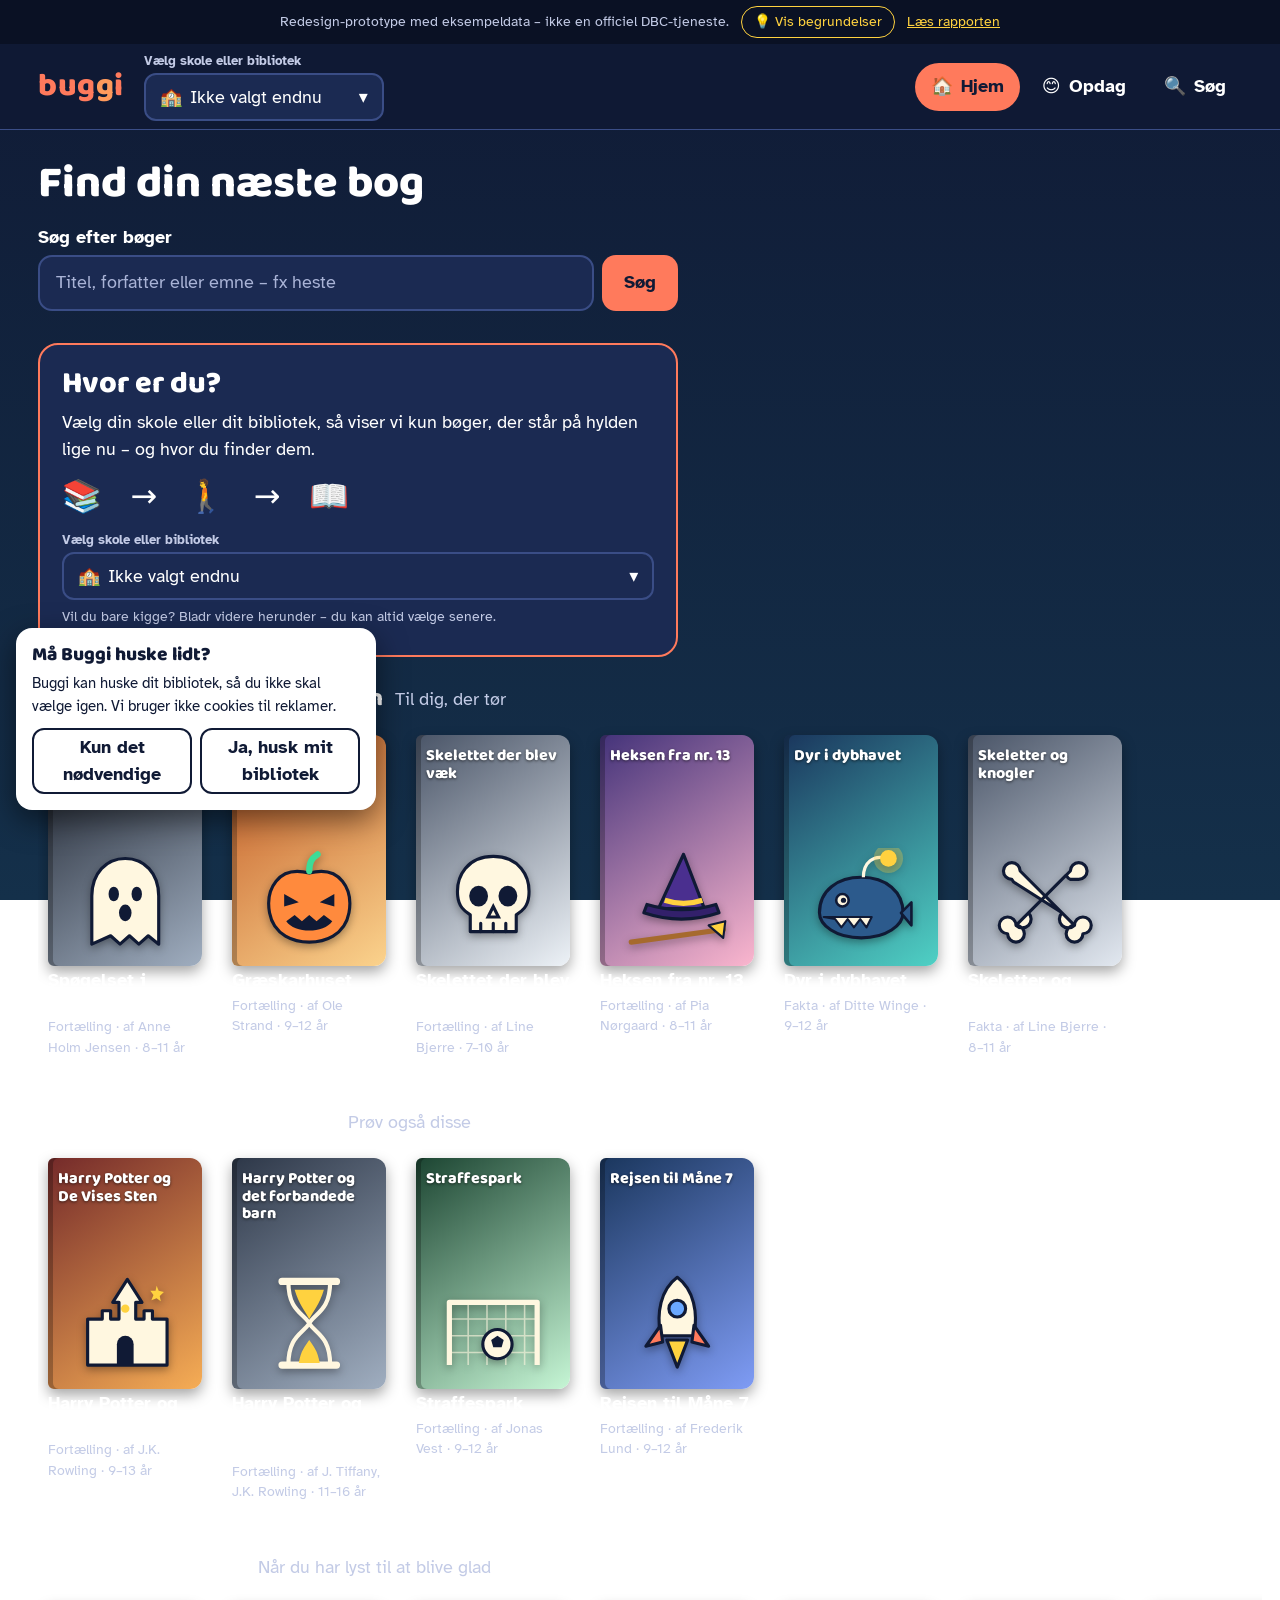
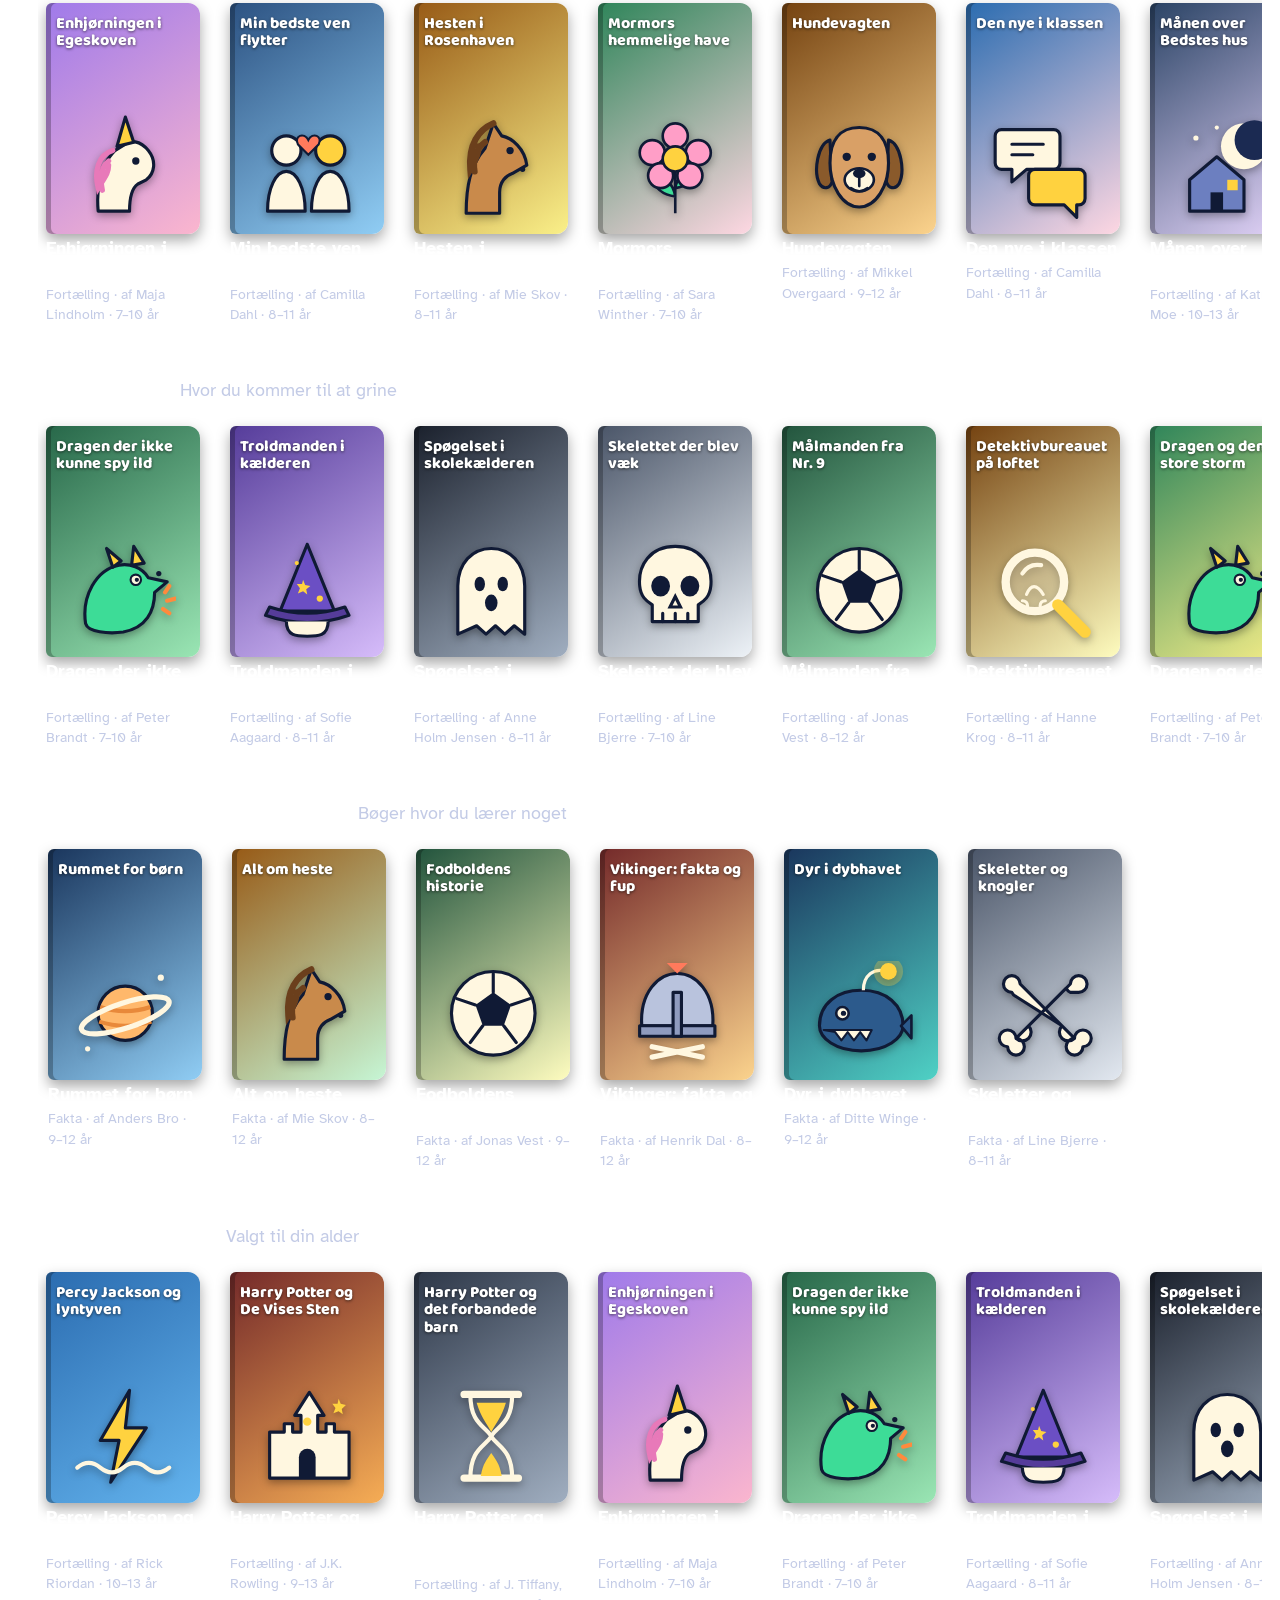
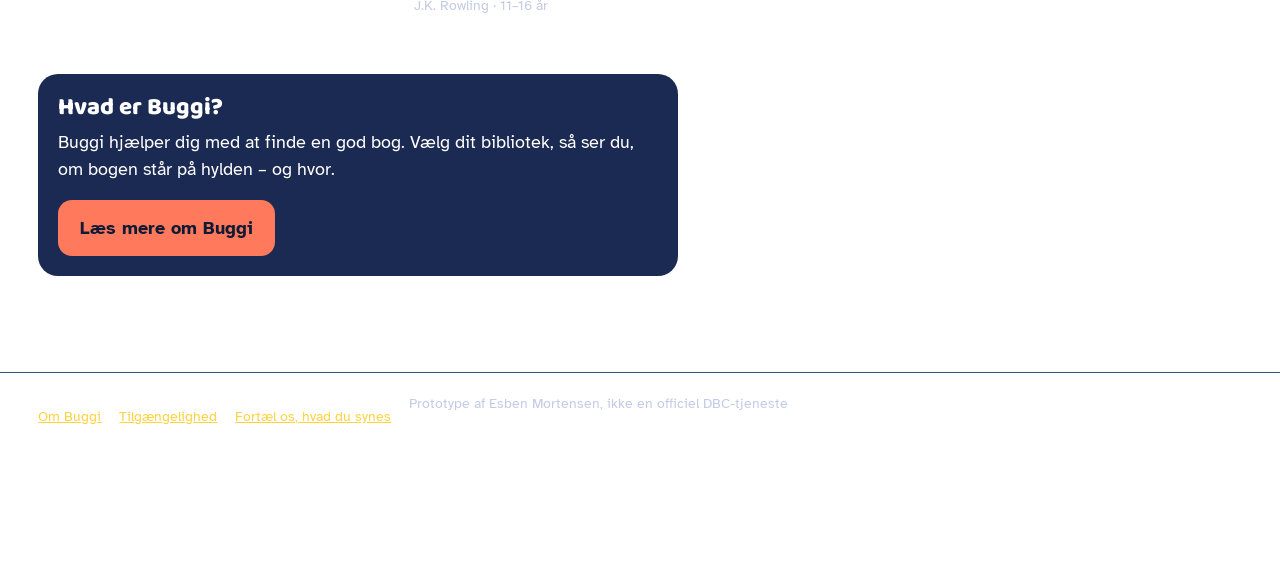
==== commit 4894f38e: "Fokusér prototypen på bog til hylde: biblioteksliste med status, fjern animationer og reservér-link," ====
--- a/index.html
+++ b/index.html
@@ -16,7 +16,6 @@
 <div class="proto-banner" role="note">
   <span>Redesign-prototype med eksempeldata – ikke en officiel DBC-tjeneste.</span>
   <button id="why-toggle" type="button" aria-pressed="false">💡 Vis begrundelser</button>
-  <button id="bg-toggle" type="button" aria-pressed="false">⏸ Sæt baggrund på pause</button>
   <a href="report.html">Læs rapporten</a>
 </div>
 <header id="hdr" class="hdr"></header>
@@ -27,7 +26,6 @@
 <script src="data.js"></script>
 <script src="why.js"></script>
 <script src="art.js"></script>
-<script src="scene.js"></script>
 <script src="app.js"></script>
 </body>
 </html>
--- a/styles.css
+++ b/styles.css
@@ -245,100 +245,18 @@
 .picker-list .grp{display:flex;justify-content:space-between;gap:12px}
 .picker-list .grp .zr{letter-spacing:.02em;color:var(--yellow)}
 .picker-list li[data-lib] small{white-space:nowrap;margin-left:12px}
-
-/* Børneanimationer under filtrene (data-step 0-3 styrer udtrykket) */
-.seg-row{display:flex;gap:12px;align-items:center;justify-content:space-between}
-.seg-opts{flex:1;min-width:0}
-.seg-art{flex:none;width:92px;height:auto;overflow:visible}
-.seg-art *{transition:transform .5s cubic-bezier(.34,1.56,.64,1),opacity .35s ease,fill .4s ease}
-/* Bog: tykkere jo længere */
-.bk-bottom,.bk-top rect{fill:var(--coral)}
-.bk-pages{transform-box:fill-box;transform-origin:50% 100%;transform:scaleY(.12)}
-.bk-top{transform:translateY(52px)}
-[data-k="len"][data-step="0"] .bk-pages{transform:scaleY(.4);opacity:.45}
-[data-k="len"][data-step="0"] .bk-top{transform:translateY(36px);opacity:.45}
-[data-k="len"][data-step="1"] .bk-pages{transform:scaleY(.12)}
-[data-k="len"][data-step="1"] .bk-top{transform:translateY(52px)}
-[data-k="len"][data-step="2"] .bk-pages{transform:scaleY(.5)}
-[data-k="len"][data-step="2"] .bk-top{transform:translateY(30px)}
-[data-k="len"][data-step="3"] .bk-pages{transform:scaleY(1)}
-[data-k="len"][data-step="3"] .bk-top{transform:translateY(0)}
-/* Ansigt: mere og mere overrasket, til sidst med ridderhjelm */
-.fc-head{fill:var(--yellow)}
-.fc-brows path{fill:none;stroke:var(--ink);stroke-width:4;stroke-linecap:round}
-.fc-eye{fill:#fff;stroke:var(--ink);stroke-width:2}
-.fc-pupil{fill:var(--ink)}
-.fc-mouth{fill:var(--ink)}
-.fc-helm path{fill:#b9c3dd;stroke:var(--ink);stroke-width:3;stroke-linejoin:round}
-.fc-helm .fc-visor{fill:#6c7898}
-.fc-helm .fc-knob{fill:var(--coral);stroke:var(--ink);stroke-width:3}
-.fc-helm{transform:translateY(-70px);opacity:0}
-.fc-brows,.fc-eyes,.fc-mouth{transform-box:fill-box;transform-origin:center}
-.fc-eye,.fc-pupil{transform-box:fill-box;transform-origin:center}
-[data-k="lvl"][data-step="0"] .fc-mouth{transform:scaleY(1.2)}
-[data-k="lvl"][data-step="1"] .fc-mouth{transform:scale(.9,1.6)}
-[data-k="lvl"][data-step="1"] .fc-brows{transform:translateY(-2px)}
-[data-k="lvl"][data-step="2"] .fc-brows{transform:translateY(-5px)}
-[data-k="lvl"][data-step="2"] .fc-eye{transform:scale(1.25)}
-[data-k="lvl"][data-step="2"] .fc-pupil{transform:scale(.8)}
-[data-k="lvl"][data-step="2"] .fc-mouth{transform:scale(1.1,3.4)}
-[data-k="lvl"][data-step="3"] .fc-brows{transform:translateY(-7px);opacity:0}
-[data-k="lvl"][data-step="3"] .fc-eye{transform:scale(1.5)}
-[data-k="lvl"][data-step="3"] .fc-pupil{transform:scale(.6)}
-[data-k="lvl"][data-step="3"] .fc-mouth{transform:scale(1.3,4.6)}
-[data-k="lvl"][data-step="3"] .fc-helm{transform:translateY(0);opacity:1}
-/* Æble: først frugt, så mere og mere overskrevet */
-.ap-body{fill:var(--coral)}
-.ap-stem{fill:none;stroke:#8a5a2b;stroke-width:5;stroke-linecap:round}
-.ap-leaf{fill:var(--green)}
-.ap-text text{font:700 9px 'Atkinson Hyperlegible',sans-serif;fill:var(--ink)}
-.ap-text .t1,.ap-text .t2{opacity:0}
-[data-k="cat"][data-step="1"] .ap-text .t1{opacity:1}
-[data-k="cat"][data-step="1"] .ap-body{fill:#ff9a82}
-[data-k="cat"][data-step="2"] .ap-text .t1,[data-k="cat"][data-step="2"] .ap-text .t2{opacity:1}
-[data-k="cat"][data-step="2"] .ap-body{fill:#fff4d6}
-@media (prefers-reduced-motion:reduce){.seg-art *{transition:none!important}}
-
-/* Animeret Halloween-baggrund (bag indholdet, kan sættes på pause) */
-#scene{position:fixed;inset:0;z-index:0;pointer-events:none;overflow:hidden;opacity:.6}
-#scene>svg:first-child{position:absolute;bottom:0;left:50%;height:100%;width:auto;min-width:100%;aspect-ratio:16/9;transform:translateX(-50%)}
-.hdr{position:sticky}
-main,.ftr{position:relative;z-index:1}
-.web{position:absolute;top:74px;width:clamp(110px,14vw,200px);height:auto;overflow:visible}
-.web.l{left:0}.web.r{right:0;transform:scaleX(-1)}
-@media (max-width:760px){.web{top:64px}}
-.sp{animation:swing 4.5s ease-in-out infinite;transform-origin:150px 0}
-.web.r .sp{animation-delay:-2s;animation-duration:5.5s}
-@keyframes swing{0%,100%{transform:rotate(-7deg)}50%{transform:rotate(7deg)}}
-.tw{animation:twinkle 4s ease-in-out infinite}
-@keyframes twinkle{0%,100%{opacity:.25}50%{opacity:1}}
-.cloud{animation:drift 70s linear infinite}
-.cloud.c2{animation-duration:95s;animation-delay:-40s}
-@keyframes drift{from{transform:translateX(-500px)}to{transform:translateX(1900px)}}
-.fly{animation:fly 26s linear infinite}
-.fly.f2{animation-duration:34s;animation-delay:-12s}
-.fly.f3{animation-duration:30s;animation-delay:-22s}
-.fly .bat{transform:translate(0,140px) scale(1.2)}
-.fly.f2 .bat{transform:translate(0,230px) scale(.9)}
-.fly.f3 .bat{transform:translate(0,90px) scale(1)}
-@keyframes fly{from{transform:translateX(-120px)}to{transform:translateX(1720px)}}
-.bat-w{transform-box:fill-box;transform-origin:center;animation:flap .32s ease-in-out infinite alternate}
-@keyframes flap{from{transform:scaleY(1)}to{transform:scaleY(.35)}}
-.fog{animation:fogmove 40s ease-in-out infinite alternate}
-@keyframes fogmove{from{transform:translateX(-60px)}to{transform:translateX(60px)}}
-.bob{animation:bob 4.2s ease-in-out infinite}
-.bob.b2{animation-duration:5.2s;animation-delay:-1.8s}
-@keyframes bob{0%,100%{transform:translateY(0)}50%{transform:translateY(-16px)}}
-.steam{fill:none;stroke:#fff;stroke-width:3;stroke-linecap:round;opacity:0;animation:steam 3s ease-in infinite}
-.steam.s2{animation-delay:-1s}.steam.s3{animation-delay:-2s}
-@keyframes steam{0%{opacity:0;transform:translateY(8px)}35%{opacity:.7}100%{opacity:0;transform:translateY(-14px)}}
-.tv-screen{animation:tv 2.6s steps(1) infinite}
-.tv-beam{animation:tvb 2.6s steps(1) infinite}
-@keyframes tv{0%{fill:#6fe0ff}20%{fill:#ff9de2}40%{fill:#ffe36f}55%{fill:#9dff9d}75%{fill:#b79bff}}
-@keyframes tvb{0%{opacity:1}20%{opacity:.6}40%{opacity:1}55%{opacity:.5}75%{opacity:.9}}
-.zhead{transform-box:fill-box;transform-origin:50% 100%;animation:nod 6s ease-in-out infinite}
-@keyframes nod{0%,100%{transform:rotate(0)}45%{transform:rotate(2deg)}70%{transform:rotate(-1.5deg)}}
-.zp{animation:look 5s ease-in-out infinite}
-@keyframes look{0%,100%{transform:translateX(0)}50%{transform:translateX(2px)}}
-body.bg-off #scene *{animation-play-state:paused!important}
-.proto-banner #bg-toggle{margin-left:0}
+/* Fra bog til hylde: biblioteksliste med status */
+.availbox h2{font-size:1.4rem;margin-bottom:6px}
+.al-l{display:block;font-weight:700;margin:14px 0 4px}
+.al-q{width:100%;min-height:var(--tap);border-radius:12px;border:2px solid var(--line);background:var(--surface);color:var(--text);padding:0 14px;font:inherit}
+.al-list{list-style:none;margin:14px 0 0;padding:0;display:grid;gap:8px}
+.al-row{display:flex;justify-content:space-between;align-items:center;gap:12px;flex-wrap:wrap;background:var(--surface);border:2px solid var(--line);border-radius:12px;padding:10px 14px;min-height:var(--tap)}
+.al-row[hidden]{display:none}
+.al-row.mine{border-color:var(--yellow)}
+.al-name{display:flex;flex-direction:column;min-width:0}
+.al-name small{color:var(--muted)}
+.al-mine{font-size:.8rem;font-weight:700;background:var(--yellow);color:var(--ink);border-radius:999px;padding:1px 10px;margin-left:6px;white-space:nowrap}
+.al-right{display:flex;gap:10px;align-items:center;flex-wrap:wrap}
+.avail.out{background:#ffe9a8;color:#3b2c00}
+.avail.no{background:#2b3a6b;color:#e4e9ff}
+.mini{display:inline-flex;align-items:center;min-height:40px;padding:0 14px;border-radius:999px;background:var(--coral);color:var(--ink);font-weight:700;text-decoration:none}
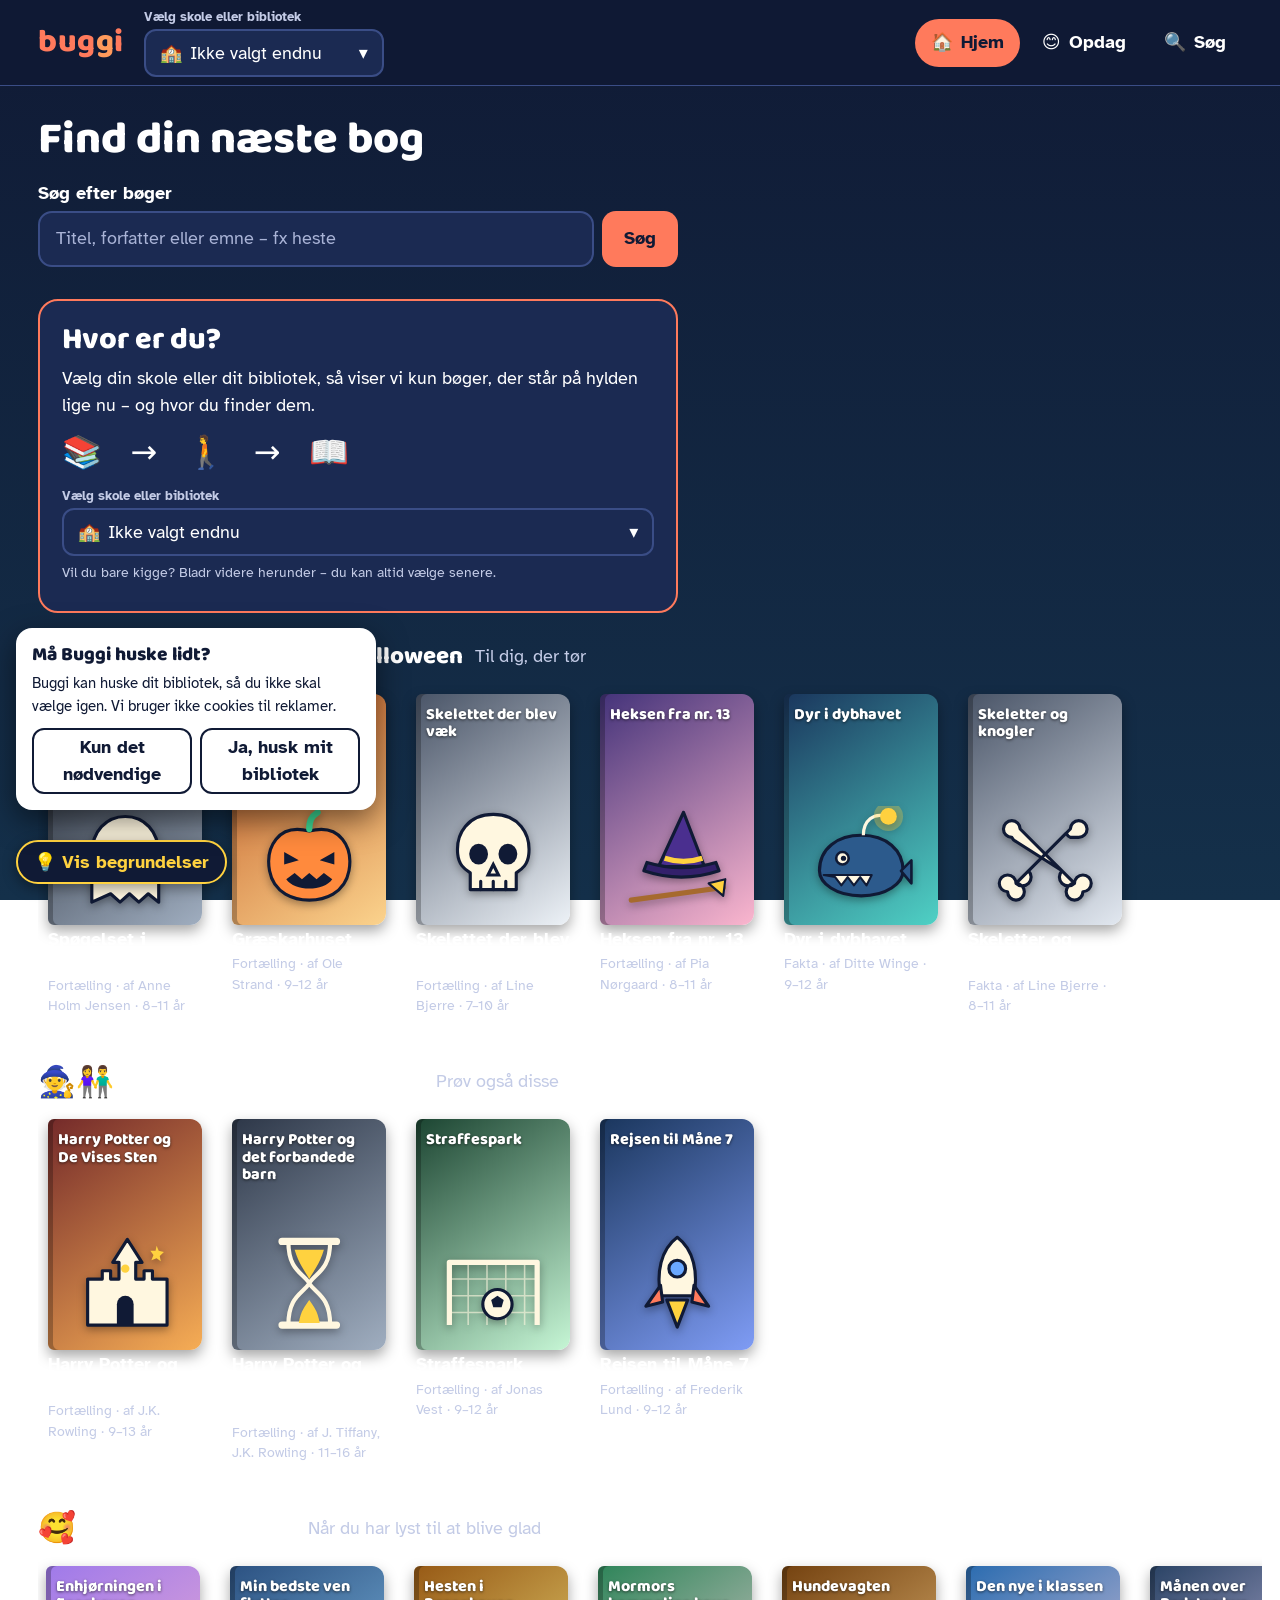
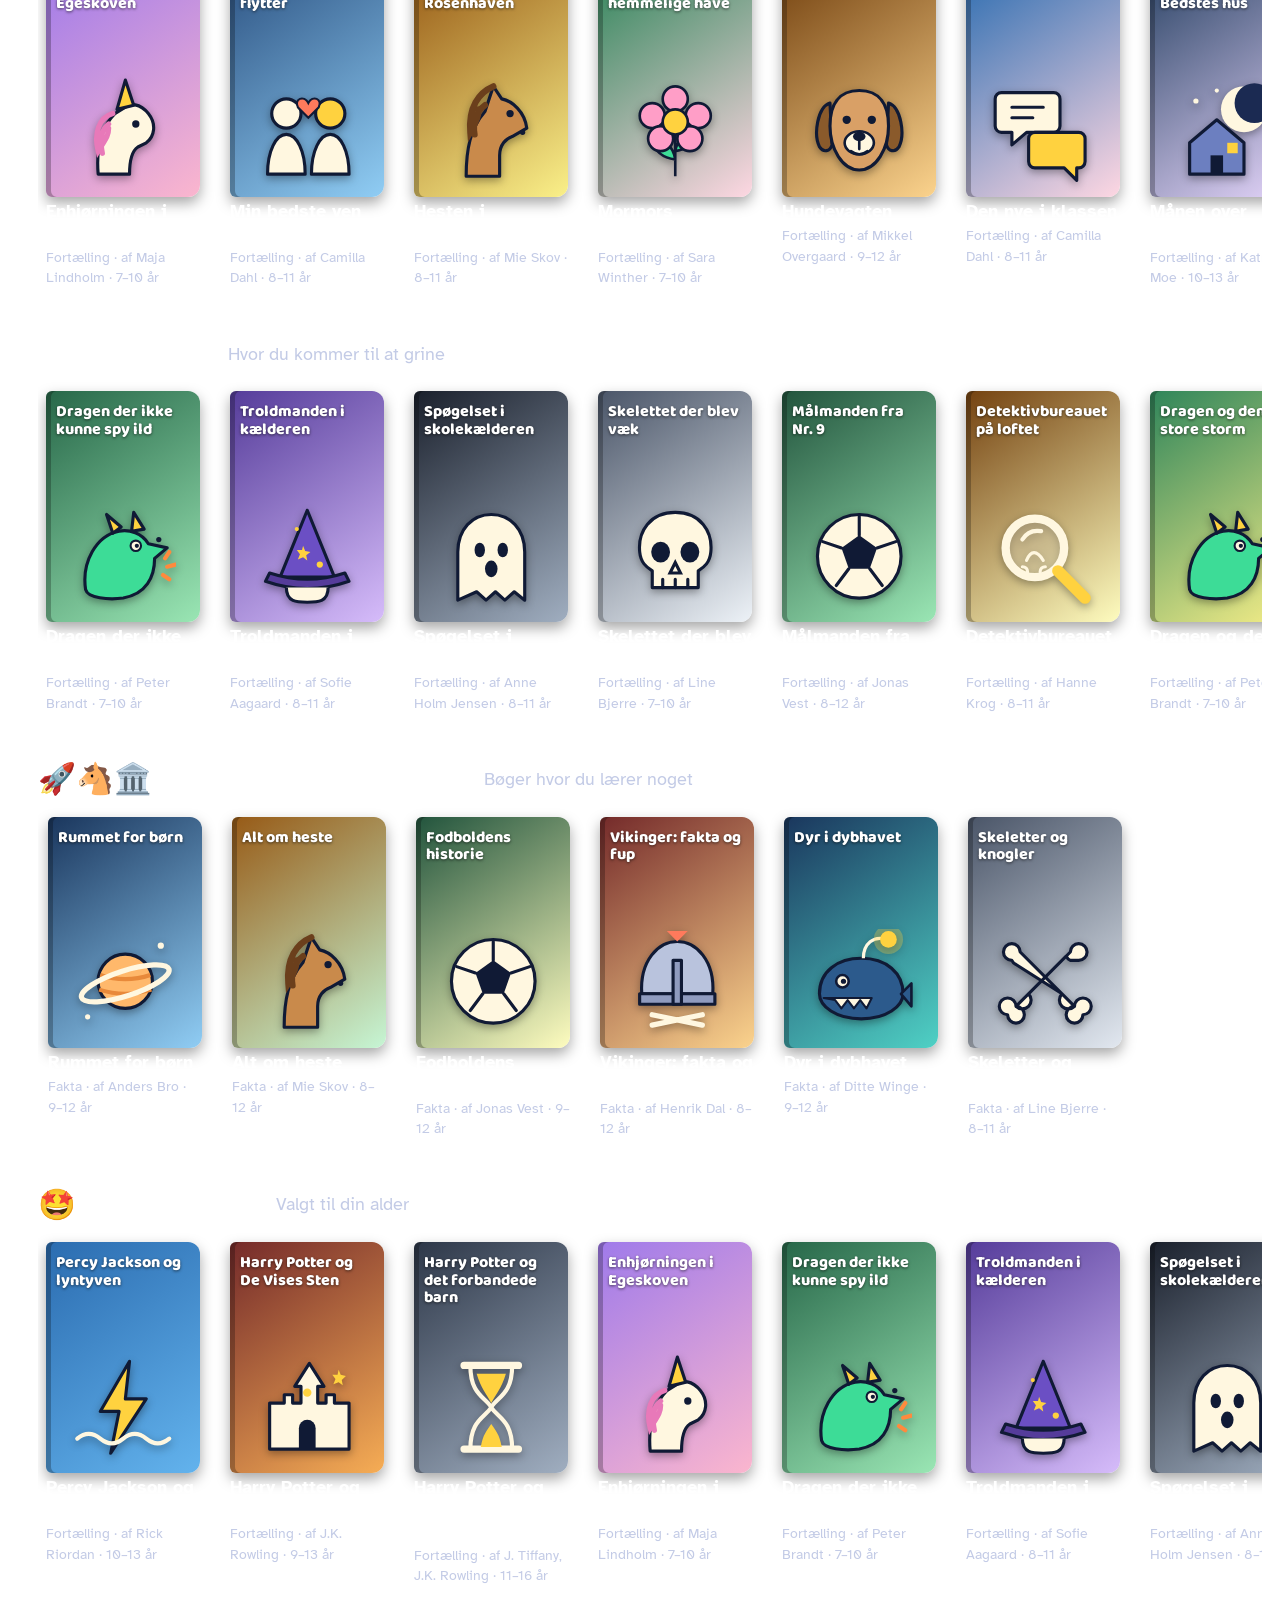
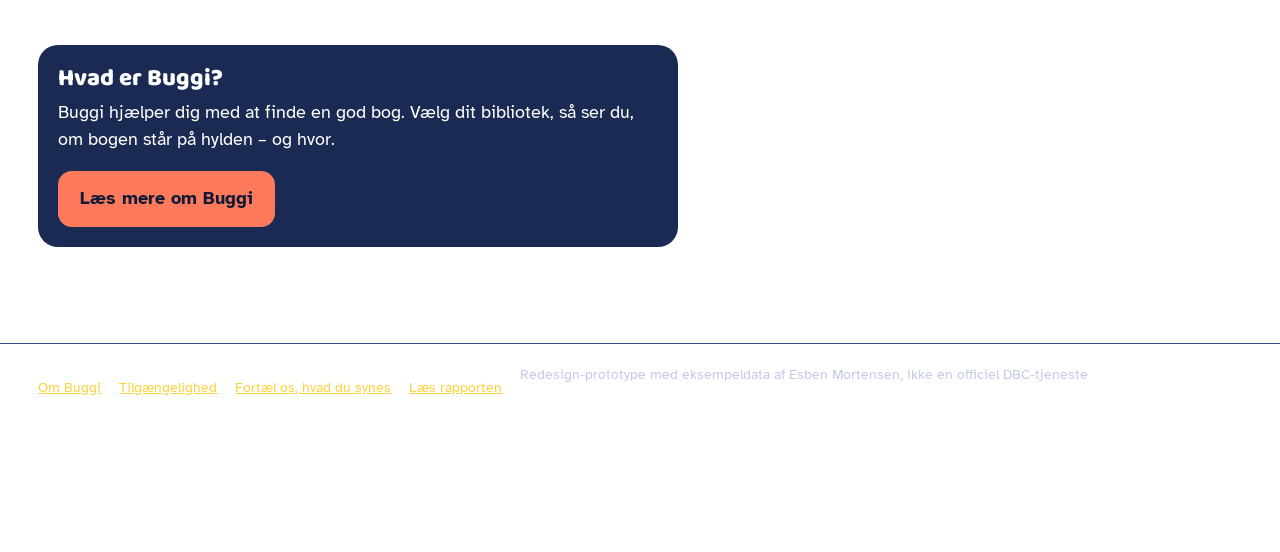
==== commit 5483705a: "Flyt begrundelsesknappen fra banner øverst til flydende knap nederst" ====
--- a/index.html
+++ b/index.html
@@ -13,14 +13,10 @@
 </head>
 <body>
 <a class="skip" href="#app">Gå til indholdet</a>
-<div class="proto-banner" role="note">
-  <span>Redesign-prototype med eksempeldata – ikke en officiel DBC-tjeneste.</span>
-  <button id="why-toggle" type="button" aria-pressed="false">💡 Vis begrundelser</button>
-  <a href="report.html">Læs rapporten</a>
-</div>
 <header id="hdr" class="hdr"></header>
 <main id="app" tabindex="-1"></main>
-<footer class="ftr"><a href="#/about">Om Buggi</a><a href="#/about" data-anchor="tilg">Tilgængelighed</a><a href="#/about" data-anchor="feedback">Fortæl os, hvad du synes</a><span>Prototype af Esben Mortensen, ikke en officiel DBC-tjeneste</span><button class="why-pin" data-why="about" aria-label="Hvorfor ser det sådan ud? Om-side og feedback">?</button></footer>
+<footer class="ftr"><a href="#/about">Om Buggi</a><a href="#/about" data-anchor="tilg">Tilgængelighed</a><a href="#/about" data-anchor="feedback">Fortæl os, hvad du synes</a><a href="report.html">Læs rapporten</a><span>Redesign-prototype med eksempeldata af Esben Mortensen, ikke en officiel DBC-tjeneste</span><button class="why-pin" data-why="about" aria-label="Hvorfor ser det sådan ud? Om-side og feedback">?</button></footer>
+<button id="why-toggle" class="why-fab" type="button" aria-pressed="false">💡 Vis begrundelser</button>
 <div id="toast" class="toast" role="status" hidden></div>
 <aside id="why-drawer" class="drawer" role="dialog" aria-labelledby="why-t" hidden></aside>
 <script src="data.js"></script>
--- a/styles.css
+++ b/styles.css
@@ -260,3 +260,57 @@
 .avail.out{background:#ffe9a8;color:#3b2c00}
 .avail.no{background:#2b3a6b;color:#e4e9ff}
 .mini{display:inline-flex;align-items:center;min-height:40px;padding:0 14px;border-radius:999px;background:var(--coral);color:var(--ink);font-weight:700;text-decoration:none}
+
+/* Opdag: færre valg som standard, resten under Flere valg */
+.more{margin-top:10px}
+.more summary{cursor:pointer;min-height:var(--tap);display:flex;align-items:center;font-weight:700;color:var(--yellow)}
+.more[open] summary{margin-bottom:4px}
+
+/* Mobil: flere bøger pr. skærm, kompakte filtre og lavere banner */
+@media (max-width:760px){
+  .proto-banner{font-size:.78rem;gap:6px 10px;padding:4px 10px}
+  .proto-banner button{min-height:32px;padding:2px 10px}
+  .list{grid-template-columns:repeat(2,1fr);gap:10px}
+  .card{padding:4px}
+  .card .cover{width:100%}
+  .card-title{font-size:.95rem}
+  .card-meta{font-size:.8rem}
+  .grid{grid-template-columns:repeat(2,1fr);gap:8px}
+  .chip.big{flex-direction:row;justify-content:flex-start;gap:10px;min-height:56px;padding:6px 12px;text-align:left}
+  .chip .ce{font-size:1.5rem}
+  .chip .cl{font-size:.95rem;line-height:1.15}
+}
+
+.more-books{text-align:center;margin:18px 0 0}
+.more-books .ghost{min-height:var(--tap);padding:0 24px;border-radius:999px;border:2px solid var(--yellow);background:transparent;color:var(--yellow);font-weight:700}
+.al-mine{display:inline-block;align-self:flex-start;margin:4px 0 2px}
+@media (max-width:760px){
+  .al-row{flex-direction:column;align-items:stretch;gap:6px;padding:10px 12px}
+  .al-right{flex-wrap:nowrap;justify-content:space-between}
+  .al-right .mini{min-height:44px;padding:0 12px;white-space:nowrap}
+}
+
+/* Læsbar tekst på små skærme: ingen tekst under 16 px */
+@media (max-width:760px){
+  body{font-size:18px}
+  .small,.picker-label,.picker-list .grp,.picker-list small,.card-meta,.why-r,.hints,.al-name small,.al-mine,.avail,.tag,.cookies p,.ftr,.act-l,.more summary{font-size:1rem}
+  .proto-banner,.proto-banner button,.nav a{font-size:16px}
+  .chip .cl{font-size:1.05rem}
+  .card-title{font-size:1.05rem}
+}
+@media (max-width:760px){
+  .grid{grid-template-columns:repeat(2,minmax(0,1fr))}
+  .chip.big{padding:6px 8px;gap:6px}
+  .chip .ce{font-size:1.4rem}
+  .chip .cl{font-size:16px;min-width:0;overflow-wrap:anywhere}
+  .facts li{font-size:1rem}
+}
+
+/* Ikoner foran rækkeoverskrifter: sekundære, med ord ved siden af */
+.row-h{align-items:center}
+.row-ic{font-size:1.9rem;line-height:1;display:inline-flex;gap:4px}
+
+/* Begrundelsesknap nederst i stedet for banner øverst */
+.why-fab{position:fixed;left:16px;bottom:16px;z-index:36;min-height:44px;padding:0 16px;border-radius:999px;background:var(--bg);color:var(--yellow);border:2px solid var(--yellow);font-weight:700;box-shadow:0 4px 14px rgba(0,0,0,.4)}
+.why-fab[aria-pressed="true"]{background:var(--yellow);color:var(--ink)}
+@media (max-width:760px){.why-fab{left:12px;bottom:150px;font-size:16px}}
